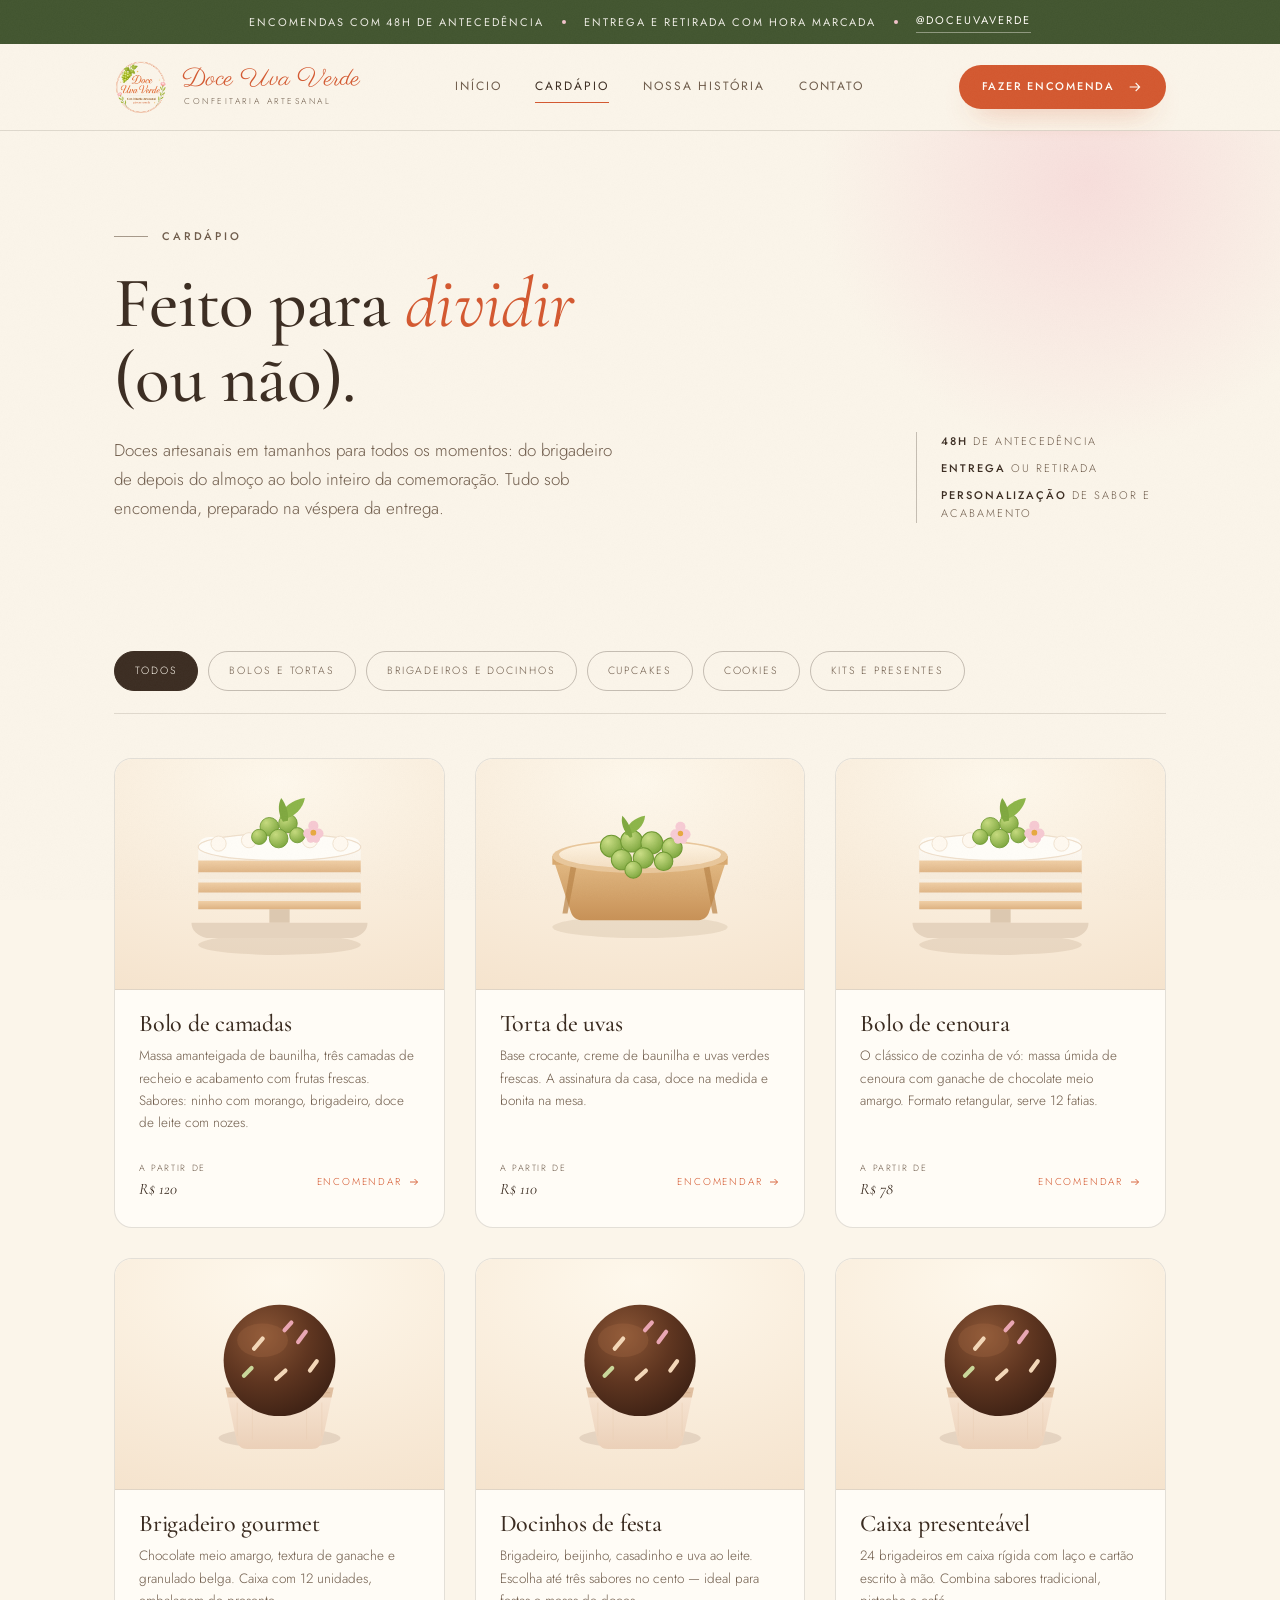
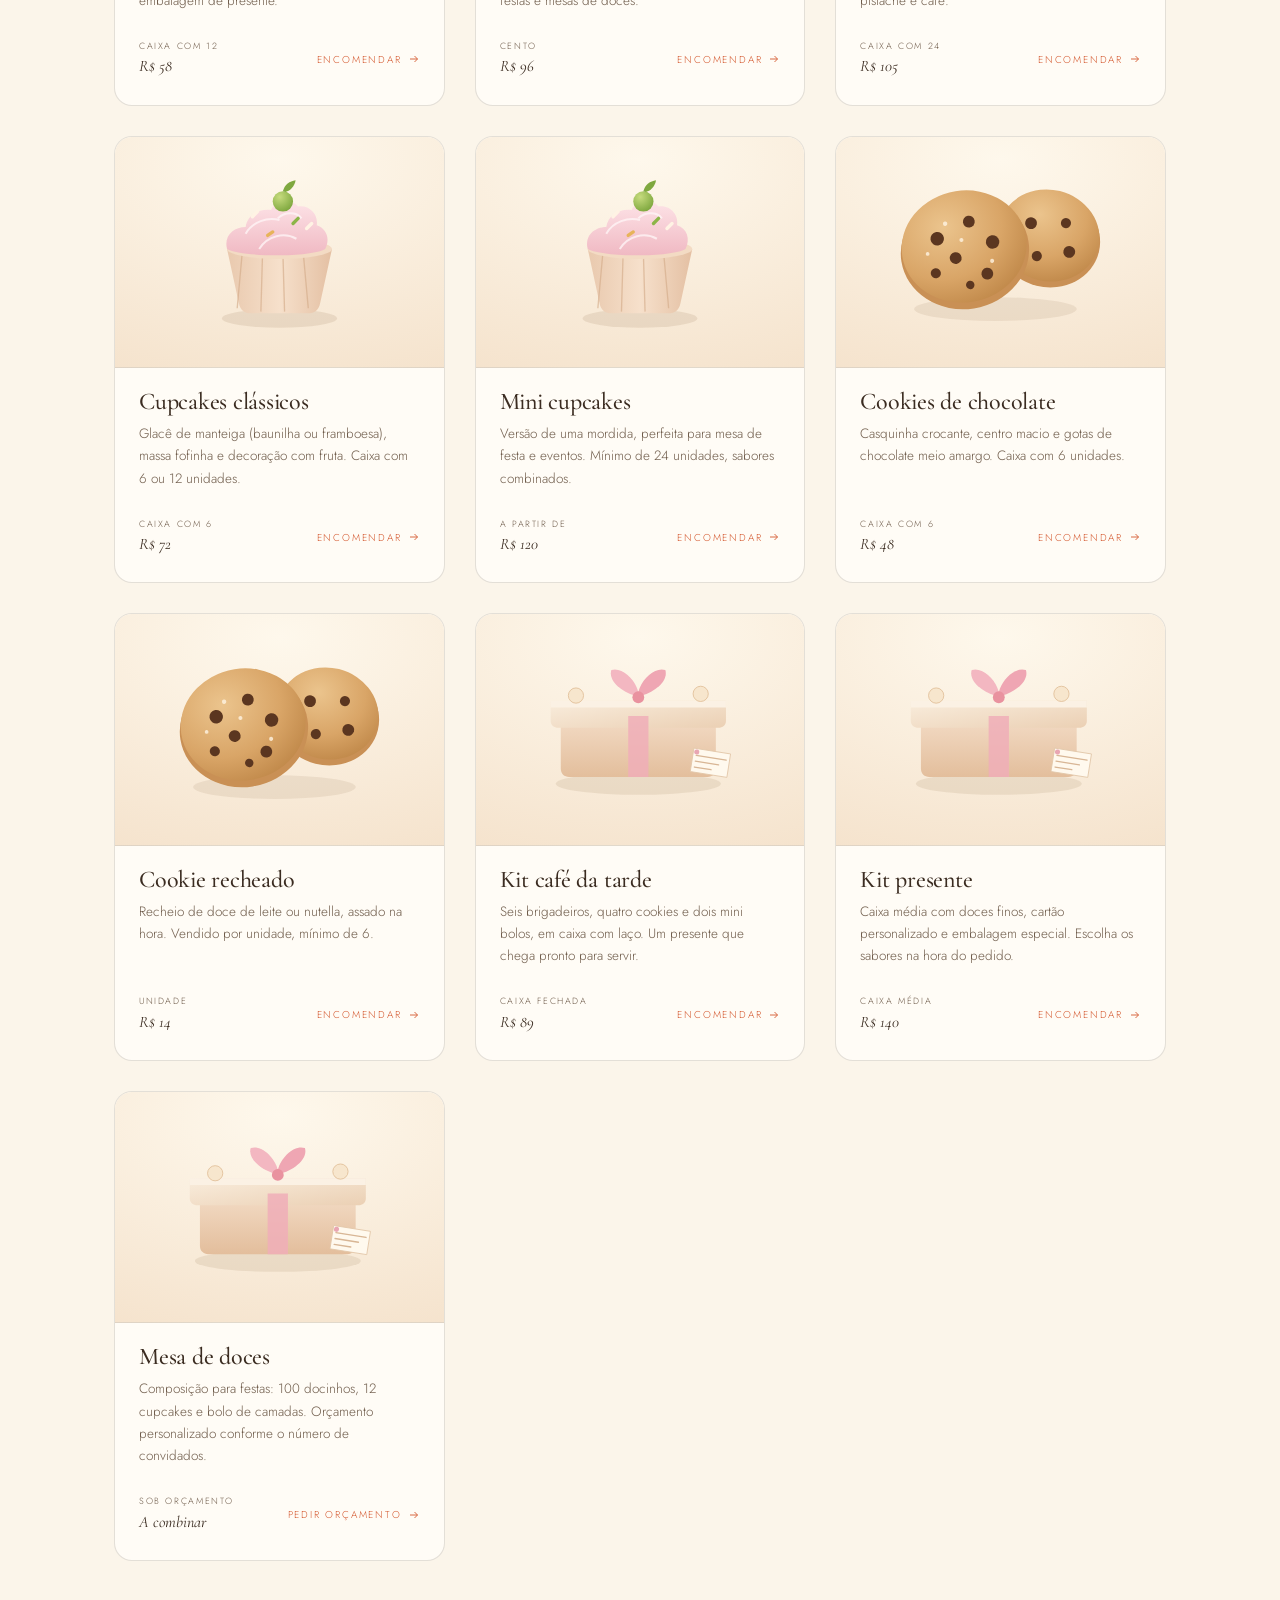
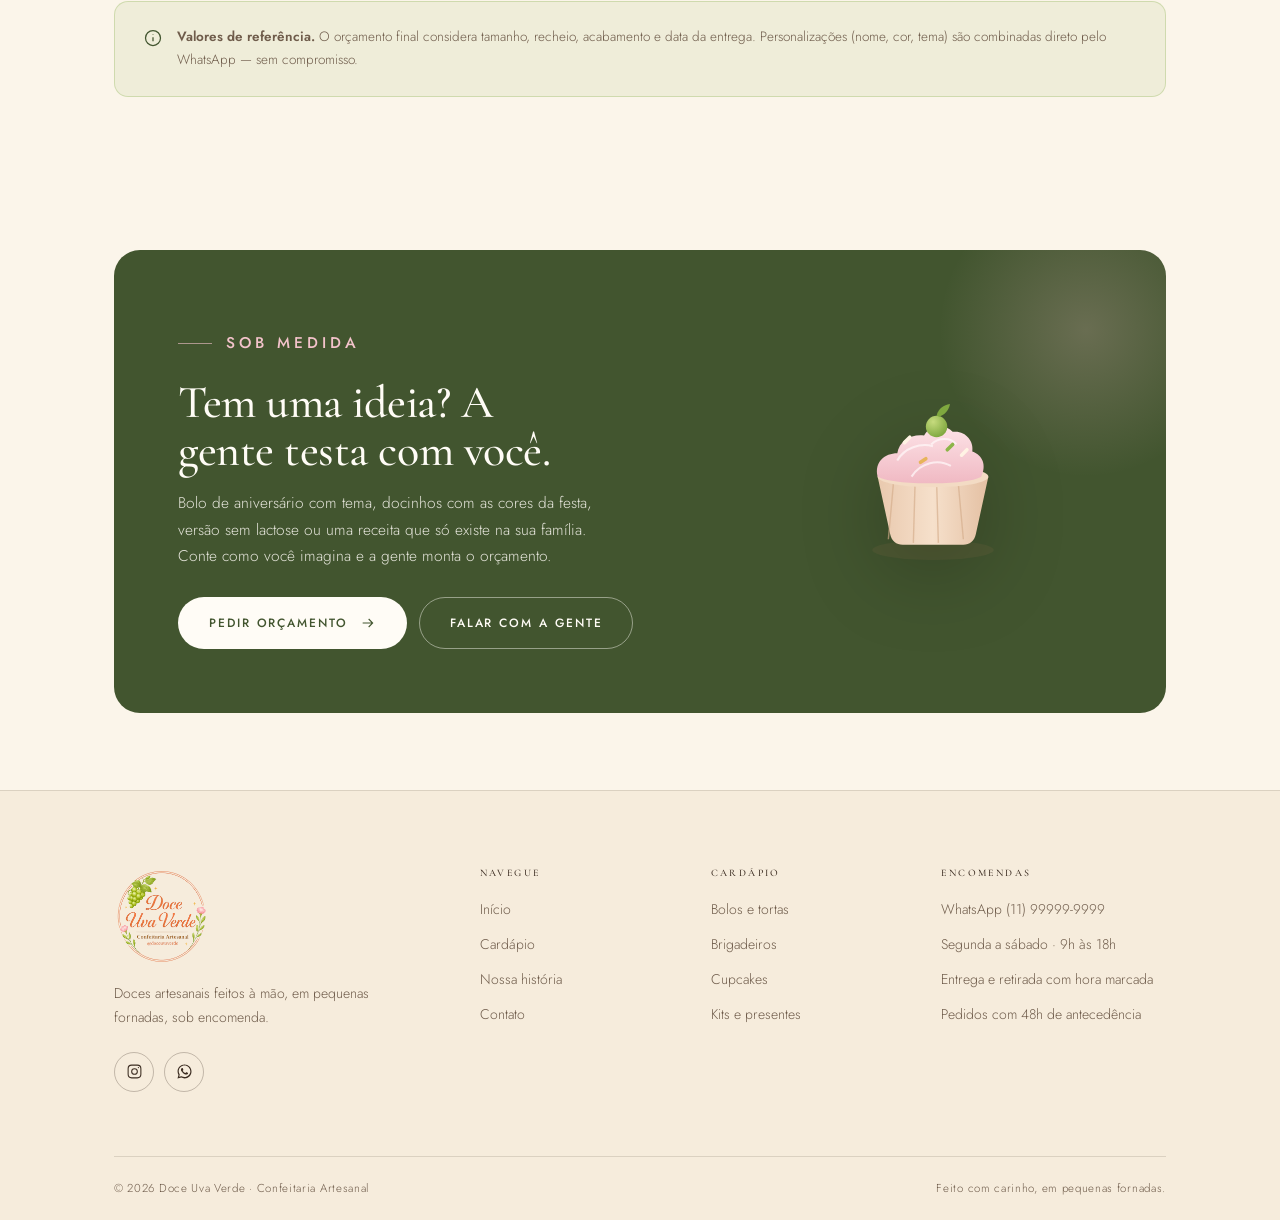
==== cardapio.html @ 8efc2afd "first commit" ====
<!DOCTYPE html>
<html lang="pt-BR">
<head>
  <meta charset="UTF-8">
  <script>document.documentElement.classList.add("js");</script>
  <meta name="viewport" content="width=device-width, initial-scale=1">
  <title>Cardápio — Doce Uva Verde</title>
  <meta name="description" content="Cardápio da Doce Uva Verde: bolos de camadas, tortas, brigadeiros gourmet, cupcakes, cookies e kits para presente. Encomendas pelo WhatsApp.">
  <meta name="theme-color" content="#fbf5ea">
  <link rel="icon" href="assets/img/favicon.png" type="image/png">
  <link rel="apple-touch-icon" href="assets/img/favicon.png">
  <link rel="stylesheet" href="assets/css/style.css">
</head>
<body>
  <a class="skip-link" href="#main">Ir para o conteúdo</a>

  <div class="announce">
    <span>Encomendas com 48h de antecedência</span>
    <span class="dot" aria-hidden="true"></span>
    <span>Entrega e retirada com hora marcada</span>
    <span class="dot" aria-hidden="true"></span>
    <a href="https://www.instagram.com/doceuvaverde/" data-ig target="_blank" rel="noopener">@doceuvaverde</a>
  </div>

  <header class="site-header">
    <div class="wrap site-header__inner">
      <a class="brand" href="index.html" aria-label="Doce Uva Verde — página inicial">
        <img class="brand__mark" src="assets/img/logo.png" alt="" width="54" height="54">
        <span class="brand__word">
          <strong>Doce Uva Verde</strong>
          <span>Confeitaria Artesanal</span>
        </span>
      </a>

      <nav class="nav" id="nav" aria-label="Navegação principal">
        <a class="nav__link" href="index.html">Início</a>
        <a class="nav__link" href="cardapio.html" aria-current="page">Cardápio</a>
        <a class="nav__link" href="sobre.html">Nossa história</a>
        <a class="nav__link" href="contato.html">Contato</a>
        <a class="btn btn--primary btn--small" href="#" data-wa>Encomendar</a>
      </nav>

      <div class="header-actions">
        <a class="btn btn--primary btn--small" href="#" data-wa>
          Fazer encomenda
          <svg viewBox="0 0 24 24" fill="none" stroke="currentColor" stroke-width="1.6" aria-hidden="true"><path d="M4 12h15M13 6l6 6-6 6"/></svg>
        </a>
        <button class="nav-toggle" type="button" aria-expanded="false" aria-controls="nav" aria-label="Abrir menu">
          <span></span>
        </button>
      </div>
    </div>
  </header>

  <main id="main">
    <section class="page-hero">
      <div class="wrap page-hero__grid">
        <div data-reveal>
          <p class="eyebrow">Cardápio</p>
          <h1>Feito para <em>dividir</em> (ou não).</h1>
          <p>
            Doces artesanais em tamanhos para todos os momentos: do brigadeiro de
            depois do almoço ao bolo inteiro da comemoração. Tudo sob encomenda,
            preparado na véspera da entrega.
          </p>
        </div>
        <div class="page-hero__aside" data-reveal data-reveal-delay="120">
          <span><strong>48h</strong> de antecedência</span>
          <span><strong>Entrega</strong> ou retirada</span>
          <span><strong>Personalização</strong> de sabor e acabamento</span>
        </div>
      </div>
    </section>

    <section class="section section--tight">
      <div class="wrap">
        <div class="filters" role="group" aria-label="Filtrar o cardápio por categoria">
          <button class="filter" type="button" data-filter="todos" aria-pressed="true">Todos</button>
          <button class="filter" type="button" data-filter="bolos" aria-pressed="false">Bolos e tortas</button>
          <button class="filter" type="button" data-filter="docinhos" aria-pressed="false">Brigadeiros e docinhos</button>
          <button class="filter" type="button" data-filter="cupcakes" aria-pressed="false">Cupcakes</button>
          <button class="filter" type="button" data-filter="cookies" aria-pressed="false">Cookies</button>
          <button class="filter" type="button" data-filter="kits" aria-pressed="false">Kits e presentes</button>
        </div>

        <div class="menu-grid">
          <!-- bolos -->
          <article class="menu-item" data-category="bolos" data-reveal>
            <div class="menu-item__media">
              <img src="assets/img/il-bolo.svg" alt="Bolo de camadas com chantilly e uvas verdes" loading="lazy">
            </div>
            <div class="menu-item__body">
              <h3>Bolo de camadas</h3>
              <p class="menu-item__desc">Massa amanteigada de baunilha, três camadas de recheio e acabamento com frutas frescas. Sabores: ninho com morango, brigadeiro, doce de leite com nozes.</p>
              <div class="menu-item__foot">
                <span class="menu-item__price"><small>a partir de</small>R$ 120</span>
                <a class="menu-item__order" href="#" data-wa data-wa-msg="Olá! Quero encomendar o bolo de camadas da Doce Uva Verde. Pode me passar os tamanhos e sabores?">Encomendar
                  <svg viewBox="0 0 24 24" fill="none" stroke="currentColor" stroke-width="1.8" aria-hidden="true"><path d="M4 12h15M13 6l6 6-6 6"/></svg>
                </a>
              </div>
            </div>
          </article>

          <article class="menu-item" data-category="bolos" data-reveal data-reveal-delay="60">
            <div class="menu-item__media">
              <img src="assets/img/il-torta.svg" alt="Torta artesanal com uvas verdes" loading="lazy">
            </div>
            <div class="menu-item__body">
              <h3>Torta de uvas</h3>
              <p class="menu-item__desc">Base crocante, creme de baunilha e uvas verdes frescas. A assinatura da casa, doce na medida e bonita na mesa.</p>
              <div class="menu-item__foot">
                <span class="menu-item__price"><small>a partir de</small>R$ 110</span>
                <a class="menu-item__order" href="#" data-wa data-wa-msg="Olá! Quero encomendar a torta de uvas da Doce Uva Verde. Qual o prazo e os tamanhos?">Encomendar
                  <svg viewBox="0 0 24 24" fill="none" stroke="currentColor" stroke-width="1.8" aria-hidden="true"><path d="M4 12h15M13 6l6 6-6 6"/></svg>
                </a>
              </div>
            </div>
          </article>

          <article class="menu-item" data-category="bolos" data-reveal data-reveal-delay="120">
            <div class="menu-item__media">
              <img src="assets/img/il-bolo.svg" alt="Bolo caseiro com cobertura cremosa" loading="lazy">
            </div>
            <div class="menu-item__body">
              <h3>Bolo de cenoura</h3>
              <p class="menu-item__desc">O clássico de cozinha de vó: massa úmida de cenoura com ganache de chocolate meio amargo. Formato retangular, serve 12 fatias.</p>
              <div class="menu-item__foot">
                <span class="menu-item__price"><small>a partir de</small>R$ 78</span>
                <a class="menu-item__order" href="#" data-wa data-wa-msg="Olá! Quero encomendar o bolo de cenoura com ganache da Doce Uva Verde.">Encomendar
                  <svg viewBox="0 0 24 24" fill="none" stroke="currentColor" stroke-width="1.8" aria-hidden="true"><path d="M4 12h15M13 6l6 6-6 6"/></svg>
                </a>
              </div>
            </div>
          </article>

          <!-- docinhos -->
          <article class="menu-item" data-category="docinhos" data-reveal>
            <div class="menu-item__media">
              <img src="assets/img/il-brigadeiro.svg" alt="Brigadeiros gourmet em forminhas" loading="lazy">
            </div>
            <div class="menu-item__body">
              <h3>Brigadeiro gourmet</h3>
              <p class="menu-item__desc">Chocolate meio amargo, textura de ganache e granulado belga. Caixa com 12 unidades, embalagem de presente.</p>
              <div class="menu-item__foot">
                <span class="menu-item__price"><small>caixa com 12</small>R$ 58</span>
                <a class="menu-item__order" href="#" data-wa data-wa-msg="Olá! Quero encomendar uma caixa de brigadeiros gourmet da Doce Uva Verde.">Encomendar
                  <svg viewBox="0 0 24 24" fill="none" stroke="currentColor" stroke-width="1.8" aria-hidden="true"><path d="M4 12h15M13 6l6 6-6 6"/></svg>
                </a>
              </div>
            </div>
          </article>

          <article class="menu-item" data-category="docinhos" data-reveal data-reveal-delay="60">
            <div class="menu-item__media">
              <img src="assets/img/il-brigadeiro.svg" alt="Docinhos de festa variados" loading="lazy">
            </div>
            <div class="menu-item__body">
              <h3>Docinhos de festa</h3>
              <p class="menu-item__desc">Brigadeiro, beijinho, casadinho e uva ao leite. Escolha até três sabores no cento — ideal para festas e mesas de doces.</p>
              <div class="menu-item__foot">
                <span class="menu-item__price"><small>cento</small>R$ 96</span>
                <a class="menu-item__order" href="#" data-wa data-wa-msg="Olá! Quero encomendar docinhos de festa da Doce Uva Verde. Quais sabores vocês têm?">Encomendar
                  <svg viewBox="0 0 24 24" fill="none" stroke="currentColor" stroke-width="1.8" aria-hidden="true"><path d="M4 12h15M13 6l6 6-6 6"/></svg>
                </a>
              </div>
            </div>
          </article>

          <article class="menu-item" data-category="docinhos" data-reveal data-reveal-delay="120">
            <div class="menu-item__media">
              <img src="assets/img/il-brigadeiro.svg" alt="Caixa grande de brigadeiros" loading="lazy">
            </div>
            <div class="menu-item__body">
              <h3>Caixa presenteável</h3>
              <p class="menu-item__desc">24 brigadeiros em caixa rígida com laço e cartão escrito à mão. Combina sabores tradicional, pistache e café.</p>
              <div class="menu-item__foot">
                <span class="menu-item__price"><small>caixa com 24</small>R$ 105</span>
                <a class="menu-item__order" href="#" data-wa data-wa-msg="Olá! Quero encomendar a caixa de 24 brigadeiros da Doce Uva Verde.">Encomendar
                  <svg viewBox="0 0 24 24" fill="none" stroke="currentColor" stroke-width="1.8" aria-hidden="true"><path d="M4 12h15M13 6l6 6-6 6"/></svg>
                </a>
              </div>
            </div>
          </article>

          <!-- cupcakes -->
          <article class="menu-item" data-category="cupcakes" data-reveal>
            <div class="menu-item__media">
              <img src="assets/img/il-cupcake.svg" alt="Cupcakes com glacê rosado e uva no topo" loading="lazy">
            </div>
            <div class="menu-item__body">
              <h3>Cupcakes clássicos</h3>
              <p class="menu-item__desc">Glacê de manteiga (baunilha ou framboesa), massa fofinha e decoração com fruta. Caixa com 6 ou 12 unidades.</p>
              <div class="menu-item__foot">
                <span class="menu-item__price"><small>caixa com 6</small>R$ 72</span>
                <a class="menu-item__order" href="#" data-wa data-wa-msg="Olá! Quero encomendar cupcakes da Doce Uva Verde. Quais sabores estão disponíveis?">Encomendar
                  <svg viewBox="0 0 24 24" fill="none" stroke="currentColor" stroke-width="1.8" aria-hidden="true"><path d="M4 12h15M13 6l6 6-6 6"/></svg>
                </a>
              </div>
            </div>
          </article>

          <article class="menu-item" data-category="cupcakes" data-reveal data-reveal-delay="60">
            <div class="menu-item__media">
              <img src="assets/img/il-cupcake.svg" alt="Mini cupcakes para festa" loading="lazy">
            </div>
            <div class="menu-item__body">
              <h3>Mini cupcakes</h3>
              <p class="menu-item__desc">Versão de uma mordida, perfeita para mesa de festa e eventos. Mínimo de 24 unidades, sabores combinados.</p>
              <div class="menu-item__foot">
                <span class="menu-item__price"><small>a partir de</small>R$ 120</span>
                <a class="menu-item__order" href="#" data-wa data-wa-msg="Olá! Quero um orçamento de mini cupcakes para uma festa.">Encomendar
                  <svg viewBox="0 0 24 24" fill="none" stroke="currentColor" stroke-width="1.8" aria-hidden="true"><path d="M4 12h15M13 6l6 6-6 6"/></svg>
                </a>
              </div>
            </div>
          </article>

          <!-- cookies -->
          <article class="menu-item" data-category="cookies" data-reveal>
            <div class="menu-item__media">
              <img src="assets/img/il-cookie.svg" alt="Cookies artesanais com gotas de chocolate" loading="lazy">
            </div>
            <div class="menu-item__body">
              <h3>Cookies de chocolate</h3>
              <p class="menu-item__desc">Casquinha crocante, centro macio e gotas de chocolate meio amargo. Caixa com 6 unidades.</p>
              <div class="menu-item__foot">
                <span class="menu-item__price"><small>caixa com 6</small>R$ 48</span>
                <a class="menu-item__order" href="#" data-wa data-wa-msg="Olá! Quero encomendar uma caixa de cookies da Doce Uva Verde.">Encomendar
                  <svg viewBox="0 0 24 24" fill="none" stroke="currentColor" stroke-width="1.8" aria-hidden="true"><path d="M4 12h15M13 6l6 6-6 6"/></svg>
                </a>
              </div>
            </div>
          </article>

          <article class="menu-item" data-category="cookies" data-reveal data-reveal-delay="60">
            <div class="menu-item__media">
              <img src="assets/img/il-cookie.svg" alt="Cookie recheado" loading="lazy">
            </div>
            <div class="menu-item__body">
              <h3>Cookie recheado</h3>
              <p class="menu-item__desc">Recheio de doce de leite ou nutella, assado na hora. Vendido por unidade, mínimo de 6.</p>
              <div class="menu-item__foot">
                <span class="menu-item__price"><small>unidade</small>R$ 14</span>
                <a class="menu-item__order" href="#" data-wa data-wa-msg="Olá! Quero encomendar cookies recheados da Doce Uva Verde.">Encomendar
                  <svg viewBox="0 0 24 24" fill="none" stroke="currentColor" stroke-width="1.8" aria-hidden="true"><path d="M4 12h15M13 6l6 6-6 6"/></svg>
                </a>
              </div>
            </div>
          </article>

          <!-- kits -->
          <article class="menu-item" data-category="kits" data-reveal>
            <div class="menu-item__media">
              <img src="assets/img/il-kit.svg" alt="Caixa de presente com doces e cartão" loading="lazy">
            </div>
            <div class="menu-item__body">
              <h3>Kit café da tarde</h3>
              <p class="menu-item__desc">Seis brigadeiros, quatro cookies e dois mini bolos, em caixa com laço. Um presente que chega pronto para servir.</p>
              <div class="menu-item__foot">
                <span class="menu-item__price"><small>caixa fechada</small>R$ 89</span>
                <a class="menu-item__order" href="#" data-wa data-wa-msg="Olá! Quero encomendar o kit café da tarde da Doce Uva Verde.">Encomendar
                  <svg viewBox="0 0 24 24" fill="none" stroke="currentColor" stroke-width="1.8" aria-hidden="true"><path d="M4 12h15M13 6l6 6-6 6"/></svg>
                </a>
              </div>
            </div>
          </article>

          <article class="menu-item" data-category="kits" data-reveal data-reveal-delay="60">
            <div class="menu-item__media">
              <img src="assets/img/il-kit.svg" alt="Kit presente com doces finos" loading="lazy">
            </div>
            <div class="menu-item__body">
              <h3>Kit presente</h3>
              <p class="menu-item__desc">Caixa média com doces finos, cartão personalizado e embalagem especial. Escolha os sabores na hora do pedido.</p>
              <div class="menu-item__foot">
                <span class="menu-item__price"><small>caixa média</small>R$ 140</span>
                <a class="menu-item__order" href="#" data-wa data-wa-msg="Olá! Quero montar um kit presente com a Doce Uva Verde.">Encomendar
                  <svg viewBox="0 0 24 24" fill="none" stroke="currentColor" stroke-width="1.8" aria-hidden="true"><path d="M4 12h15M13 6l6 6-6 6"/></svg>
                </a>
              </div>
            </div>
          </article>

          <article class="menu-item" data-category="kits" data-reveal data-reveal-delay="120">
            <div class="menu-item__media">
              <img src="assets/img/il-kit.svg" alt="Caixa grande para festa" loading="lazy">
            </div>
            <div class="menu-item__body">
              <h3>Mesa de doces</h3>
              <p class="menu-item__desc">Composição para festas: 100 docinhos, 12 cupcakes e bolo de camadas. Orçamento personalizado conforme o número de convidados.</p>
              <div class="menu-item__foot">
                <span class="menu-item__price"><small>sob orçamento</small>A combinar</span>
                <a class="menu-item__order" href="#" data-wa data-wa-msg="Olá! Quero um orçamento para uma mesa de doces da Doce Uva Verde.">Pedir orçamento
                  <svg viewBox="0 0 24 24" fill="none" stroke="currentColor" stroke-width="1.8" aria-hidden="true"><path d="M4 12h15M13 6l6 6-6 6"/></svg>
                </a>
              </div>
            </div>
          </article>
        </div>

        <div class="menu-note" data-reveal>
          <svg viewBox="0 0 24 24" fill="none" stroke="currentColor" stroke-width="1.5" aria-hidden="true"><circle cx="12" cy="12" r="9"/><path d="M12 11v5M12 7.5v.5"/></svg>
          <p>
            <strong>Valores de referência.</strong> O orçamento final considera tamanho, recheio,
            acabamento e data da entrega. Personalizações (nome, cor, tema) são combinadas
            direto pelo WhatsApp — sem compromisso.
          </p>
        </div>
      </div>
    </section>

    <section class="section section--tight">
      <div class="wrap">
        <div class="band" data-reveal>
          <div>
            <p class="eyebrow">Sob medida</p>
            <h2>Tem uma ideia? A gente testa com você.</h2>
            <p>
              Bolo de aniversário com tema, docinhos com as cores da festa, versão sem
              lactose ou uma receita que só existe na sua família. Conte como você imagina
              e a gente monta o orçamento.
            </p>
            <div class="band__actions">
              <a class="btn btn--cream" href="#" data-wa data-wa-msg="Olá! Quero um orçamento personalizado para um doce da Doce Uva Verde.">
                Pedir orçamento
                <svg viewBox="0 0 24 24" fill="none" stroke="currentColor" stroke-width="1.6" aria-hidden="true"><path d="M4 12h15M13 6l6 6-6 6"/></svg>
              </a>
              <a class="btn btn--outline" href="contato.html" style="border-color:rgba(255,252,246,.45);color:#fffcf6">Falar com a gente</a>
            </div>
          </div>
          <div class="band__visual">
            <img src="assets/img/il-cupcake.svg" alt="Cupcake decorado" loading="lazy">
          </div>
        </div>
      </div>
    </section>
  </main>

  <footer class="site-footer">
    <div class="wrap">
      <div class="footer__grid">
        <div class="footer__brand">
          <img src="assets/img/logo.png" alt="Doce Uva Verde — Confeitaria Artesanal" loading="lazy" width="96" height="94">
          <p>Doces artesanais feitos à mão, em pequenas fornadas, sob encomenda.</p>
          <div class="footer__social">
            <a href="https://www.instagram.com/doceuvaverde/" data-ig target="_blank" rel="noopener" aria-label="Instagram da Doce Uva Verde">
              <svg viewBox="0 0 24 24" fill="none" stroke="currentColor" stroke-width="1.5" aria-hidden="true"><rect x="3" y="3" width="18" height="18" rx="5"/><circle cx="12" cy="12" r="4"/><circle cx="17.5" cy="6.5" r=".9" fill="currentColor" stroke="none"/></svg>
            </a>
            <a href="#" data-wa aria-label="WhatsApp da Doce Uva Verde">
              <svg viewBox="0 0 24 24" fill="currentColor" aria-hidden="true"><path d="M12.04 2C6.6 2 2.2 6.4 2.2 11.84c0 1.74.46 3.44 1.32 4.94L2.1 22l5.36-1.4a9.84 9.84 0 0 0 4.57 1.16h.01c5.43 0 9.84-4.4 9.84-9.84C21.88 6.4 17.47 2 12.04 2Zm0 17.9h-.01a8.2 8.2 0 0 1-4.17-1.14l-.3-.18-3.1.81.83-3.03-.2-.31a8.14 8.14 0 0 1-1.25-4.32c0-4.52 3.68-8.2 8.2-8.2 2.19 0 4.25.86 5.8 2.4a8.14 8.14 0 0 1 2.4 5.8c0 4.53-3.68 8.2-8.2 8.2Zm4.5-6.14c-.25-.12-1.47-.72-1.7-.8-.22-.09-.39-.13-.55.12-.16.25-.63.8-.77.96-.14.16-.28.18-.53.06-.25-.12-1.06-.39-2.01-1.24-.74-.66-1.24-1.47-1.39-1.72-.14-.25-.01-.39.11-.51.11-.11.25-.28.37-.42.13-.15.17-.25.25-.42.08-.16.04-.31-.02-.43-.06-.12-.55-1.34-.76-1.83-.2-.48-.4-.42-.55-.42h-.47c-.16 0-.43.06-.65.3-.22.25-.86.84-.86 2.05s.88 2.38 1 2.55c.12.16 1.73 2.64 4.19 3.7.59.25 1.04.4 1.4.51.59.19 1.13.16 1.55.1.47-.07 1.47-.6 1.67-1.18.2-.58.2-1.07.14-1.18-.06-.1-.22-.16-.47-.28Z"/></svg>
            </a>
          </div>
        </div>

        <div>
          <h4 class="footer__title">Navegue</h4>
          <ul class="footer__list">
            <li><a href="index.html">Início</a></li>
            <li><a href="cardapio.html">Cardápio</a></li>
            <li><a href="sobre.html">Nossa história</a></li>
            <li><a href="contato.html">Contato</a></li>
          </ul>
        </div>

        <div>
          <h4 class="footer__title">Cardápio</h4>
          <ul class="footer__list">
            <li><a href="cardapio.html#bolos">Bolos e tortas</a></li>
            <li><a href="cardapio.html#docinhos">Brigadeiros</a></li>
            <li><a href="cardapio.html#cupcakes">Cupcakes</a></li>
            <li><a href="cardapio.html#kits">Kits e presentes</a></li>
          </ul>
        </div>

        <div>
          <h4 class="footer__title">Encomendas</h4>
          <ul class="footer__list">
            <li><a href="#" data-wa>WhatsApp <span data-wa-label>(11) 99999-9999</span></a></li>
            <li>Segunda a sábado · 9h às 18h</li>
            <li>Entrega e retirada com hora marcada</li>
            <li>Pedidos com 48h de antecedência</li>
          </ul>
        </div>
      </div>

      <div class="footer__bottom">
        <span>© <span data-year>2026</span> Doce Uva Verde · Confeitaria Artesanal</span>
        <span>Feito com carinho, em pequenas fornadas.</span>
      </div>
    </div>
  </footer>

  <script src="assets/js/main.js"></script>
</body>
</html>
---- assets/css/style.css ----
@import url("../fonts/fonts.css");

/* ==========================================================================
   Doce Uva Verde — Confeitaria Artesanal
   Design tokens
   ========================================================================== */

:root {
  --cream: #fbf5ea;
  --cream-soft: #f6ecdc;
  --paper: #fffcf6;
  --ink: #3b2c21;
  --ink-soft: #6f5c4b;
  --line: rgba(59, 44, 33, 0.14);
  --line-strong: rgba(59, 44, 33, 0.28);
  --terra: #d4582f;
  --terra-deep: #b8451f;
  --green: #7fa83f;
  --green-deep: #42552f;
  --pink: #f3c3cb;
  --pink-deep: #e79aa6;
  --gold: #dfae5e;

  --serif: "Cormorant Garamond", "Iowan Old Style", Georgia, serif;
  --script: "Parisienne", "Segoe Script", cursive;
  --sans: "Jost", "Helvetica Neue", Arial, sans-serif;

  --shadow-soft: 0 30px 70px -40px rgba(59, 44, 33, 0.45);
  --shadow-card: 0 18px 40px -28px rgba(59, 44, 33, 0.5);

  --radius-arch: 200px 200px 14px 14px;
  --wrap: 1180px;
  --gutter: clamp(20px, 5vw, 64px);
  --section-y: clamp(64px, 9vw, 128px);

  --ease: cubic-bezier(0.22, 0.61, 0.36, 1);
}

/* ==========================================================================
   Reset & base
   ========================================================================== */

*,
*::before,
*::after {
  box-sizing: border-box;
}

html {
  -webkit-text-size-adjust: 100%;
  scroll-behavior: smooth;
}

body {
  margin: 0;
  background: var(--cream);
  color: var(--ink);
  font-family: var(--sans);
  font-weight: 300;
  font-size: 17px;
  line-height: 1.7;
  -webkit-font-smoothing: antialiased;
  overflow-x: hidden;
}

/* subtle paper grain */
body::before {
  content: "";
  position: fixed;
  inset: 0;
  pointer-events: none;
  z-index: 999;
  opacity: 0.35;
  background-image: url("data:image/svg+xml,%3Csvg xmlns='http://www.w3.org/2000/svg' width='180' height='180'%3E%3Cfilter id='n'%3E%3CfeTurbulence type='fractalNoise' baseFrequency='0.82' numOctaves='3' stitchTiles='stitch'/%3E%3CfeColorMatrix type='saturate' values='0'/%3E%3C/filter%3E%3Crect width='180' height='180' filter='url(%23n)' opacity='0.10'/%3E%3C/svg%3E");
}

img,
svg {
  display: block;
  max-width: 100%;
  height: auto;
}

a {
  color: inherit;
  text-decoration: none;
}

h1,
h2,
h3,
h4,
p,
figure,
blockquote {
  margin: 0;
}

h1,
h2,
h3,
h4 {
  font-family: var(--serif);
  font-weight: 500;
  line-height: 1.04;
  letter-spacing: -0.01em;
}

button {
  font: inherit;
  color: inherit;
  background: none;
  border: 0;
  cursor: pointer;
}

::selection {
  background: var(--terra);
  color: var(--paper);
}

:focus-visible {
  outline: 2px solid var(--terra);
  outline-offset: 3px;
}

/* ==========================================================================
   Utilities
   ========================================================================== */

.wrap {
  width: 100%;
  max-width: var(--wrap);
  margin-inline: auto;
  padding-inline: var(--gutter);
}

.section {
  padding-block: var(--section-y);
  position: relative;
}

.section--soft {
  background: var(--cream-soft);
}

.section--paper {
  background: var(--paper);
}

.section--tight {
  padding-block: clamp(48px, 6vw, 80px);
}

.eyebrow {
  display: inline-flex;
  align-items: center;
  gap: 14px;
  font-family: var(--sans);
  font-size: 11px;
  font-weight: 500;
  letter-spacing: 0.26em;
  text-transform: uppercase;
  color: var(--terra);
  margin-bottom: 22px;
}

.eyebrow::before {
  content: "";
  width: 34px;
  height: 1px;
  background: currentColor;
  opacity: 0.6;
}

.eyebrow--center {
  justify-content: center;
}

.eyebrow--center::after {
  content: "";
  width: 34px;
  height: 1px;
  background: currentColor;
  opacity: 0.6;
}

.section-head {
  max-width: 640px;
  margin-bottom: clamp(36px, 5vw, 60px);
}

.section-head--center {
  margin-inline: auto;
  text-align: center;
}

.section-head h2 {
  font-size: clamp(34px, 4.4vw, 56px);
}

.section-head p {
  margin-top: 18px;
  color: var(--ink-soft);
  font-size: 17px;
  max-width: 54ch;
}

.section-head--center p {
  margin-inline: auto;
}

.lead {
  font-size: clamp(17px, 1.6vw, 19px);
  color: var(--ink-soft);
  line-height: 1.75;
}

.serif-italic {
  font-family: var(--serif);
  font-style: italic;
  font-weight: 400;
}

.script {
  font-family: var(--script);
  font-weight: 400;
  line-height: 1;
}

.hairline {
  height: 1px;
  background: var(--line);
  border: 0;
  margin: 0;
}

.sr-only {
  position: absolute;
  width: 1px;
  height: 1px;
  padding: 0;
  margin: -1px;
  overflow: hidden;
  clip: rect(0 0 0 0);
  white-space: nowrap;
  border: 0;
}

.skip-link {
  position: absolute;
  top: -60px;
  left: 16px;
  z-index: 200;
  padding: 12px 20px;
  background: var(--ink);
  color: var(--paper);
  border-radius: 999px;
  font-size: 13px;
  letter-spacing: 0.08em;
  transition: top 0.2s var(--ease);
}

.skip-link:focus {
  top: 16px;
}

/* ==========================================================================
   Buttons
   ========================================================================== */

.btn {
  display: inline-flex;
  align-items: center;
  justify-content: center;
  gap: 12px;
  min-height: 52px;
  padding: 0 30px;
  border-radius: 999px;
  border: 1px solid transparent;
  font-family: var(--sans);
  font-size: 12px;
  font-weight: 500;
  letter-spacing: 0.16em;
  text-transform: uppercase;
  transition: transform 0.25s var(--ease), background 0.25s var(--ease),
    color 0.25s var(--ease), border-color 0.25s var(--ease), box-shadow 0.25s var(--ease);
}

.btn svg {
  width: 16px;
  height: 16px;
  flex: none;
  transition: transform 0.25s var(--ease);
}

.btn:hover svg {
  transform: translateX(3px);
}

.btn--primary {
  background: var(--terra);
  color: var(--paper);
  box-shadow: 0 14px 30px -18px rgba(212, 88, 47, 0.9);
}

.btn--primary:hover {
  background: var(--terra-deep);
  transform: translateY(-2px);
}

.btn--outline {
  border-color: var(--line-strong);
  color: var(--ink);
}

.btn--outline:hover {
  border-color: var(--ink);
  background: rgba(59, 44, 33, 0.04);
  transform: translateY(-2px);
}

.btn--cream {
  background: var(--paper);
  color: var(--green-deep);
}

.btn--cream:hover {
  background: #fff;
  transform: translateY(-2px);
}

.btn--small {
  min-height: 44px;
  padding: 0 22px;
  font-size: 11px;
}

.link-arrow {
  display: inline-flex;
  align-items: center;
  gap: 10px;
  font-size: 12px;
  font-weight: 500;
  letter-spacing: 0.16em;
  text-transform: uppercase;
  color: var(--terra);
  border-bottom: 1px solid rgba(212, 88, 47, 0.3);
  padding-bottom: 6px;
  transition: gap 0.25s var(--ease), border-color 0.25s var(--ease);
}

.link-arrow:hover {
  gap: 16px;
  border-color: var(--terra);
}

.link-arrow svg {
  width: 14px;
  height: 14px;
}

/* ==========================================================================
   Announcement bar
   ========================================================================== */

.announce {
  background: var(--green-deep);
  color: rgba(255, 252, 246, 0.9);
  font-size: 11px;
  letter-spacing: 0.18em;
  text-transform: uppercase;
  font-weight: 400;
  text-align: center;
  padding: 11px 18px;
  display: flex;
  align-items: center;
  justify-content: center;
  gap: 18px;
  flex-wrap: wrap;
}

.announce a {
  color: var(--paper);
  border-bottom: 1px solid rgba(255, 252, 246, 0.4);
  padding-bottom: 2px;
  transition: border-color 0.2s var(--ease);
}

.announce a:hover {
  border-color: var(--paper);
}

.announce .dot {
  width: 4px;
  height: 4px;
  border-radius: 50%;
  background: var(--pink);
}

/* ==========================================================================
   Header
   ========================================================================== */

.site-header {
  position: sticky;
  top: 0;
  z-index: 100;
  background: rgba(251, 245, 234, 0.9);
  backdrop-filter: blur(14px);
  border-bottom: 1px solid var(--line);
}

.site-header__inner {
  display: flex;
  align-items: center;
  justify-content: space-between;
  gap: 28px;
  min-height: 86px;
}

.brand {
  display: inline-flex;
  align-items: center;
  gap: 14px;
  flex: none;
}

.brand__mark {
  width: 54px;
  height: 54px;
  object-fit: contain;
}

.brand__word {
  display: flex;
  flex-direction: column;
  line-height: 1;
}

.brand__word strong {
  font-family: var(--script);
  font-size: 25px;
  font-weight: 400;
  color: var(--terra);
  letter-spacing: 0.01em;
}

.brand__word span {
  font-size: 8.5px;
  letter-spacing: 0.3em;
  text-transform: uppercase;
  color: var(--ink-soft);
  margin-top: 5px;
  padding-left: 2px;
}

.nav {
  display: flex;
  align-items: center;
  gap: 34px;
}

.nav__link {
  position: relative;
  font-size: 12px;
  letter-spacing: 0.16em;
  text-transform: uppercase;
  font-weight: 400;
  color: var(--ink-soft);
  padding-block: 8px;
  transition: color 0.2s var(--ease);
}

.nav__link::after {
  content: "";
  position: absolute;
  left: 0;
  bottom: 2px;
  width: 100%;
  height: 1px;
  background: var(--terra);
  transform: scaleX(0);
  transform-origin: left;
  transition: transform 0.3s var(--ease);
}

.nav__link:hover,
.nav__link[aria-current="page"] {
  color: var(--ink);
}

.nav__link:hover::after,
.nav__link[aria-current="page"]::after {
  transform: scaleX(1);
}

.header-actions {
  display: flex;
  align-items: center;
  gap: 14px;
}

.nav > .btn {
  display: none;
}

.nav-toggle {
  display: none;
  width: 46px;
  height: 46px;
  border: 1px solid var(--line-strong);
  border-radius: 50%;
  align-items: center;
  justify-content: center;
}

.nav-toggle span {
  position: relative;
  width: 18px;
  height: 1px;
  background: var(--ink);
  transition: transform 0.25s var(--ease), background 0.2s var(--ease);
}

.nav-toggle span::before,
.nav-toggle span::after {
  content: "";
  position: absolute;
  left: 0;
  width: 18px;
  height: 1px;
  background: var(--ink);
  transition: transform 0.25s var(--ease);
}

.nav-toggle span::before {
  top: -6px;
}

.nav-toggle span::after {
  top: 6px;
}

.nav-toggle[aria-expanded="true"] span {
  background: transparent;
}

.nav-toggle[aria-expanded="true"] span::before {
  transform: translateY(6px) rotate(45deg);
}

.nav-toggle[aria-expanded="true"] span::after {
  transform: translateY(-6px) rotate(-45deg);
}

/* ==========================================================================
   Hero
   ========================================================================== */

.hero {
  position: relative;
  padding-block: clamp(40px, 5vw, 70px) clamp(56px, 7vw, 96px);
  overflow: hidden;
}

.hero::before {
  content: "";
  position: absolute;
  z-index: -1;
  top: -30%;
  right: -10%;
  width: 70vw;
  height: 70vw;
  background: radial-gradient(circle, rgba(243, 195, 203, 0.5), transparent 62%);
  pointer-events: none;
}

.hero::after {
  content: "";
  position: absolute;
  z-index: -1;
  bottom: -20%;
  left: -18%;
  width: 52vw;
  height: 52vw;
  background: radial-gradient(circle, rgba(223, 174, 94, 0.22), transparent 65%);
  pointer-events: none;
}

.hero__grid {
  display: grid;
  grid-template-columns: 1.02fr 0.98fr;
  gap: clamp(32px, 5vw, 72px);
  align-items: center;
}

.hero__copy {
  max-width: 550px;
}

.hero h1 {
  font-size: clamp(44px, 6vw, 82px);
  line-height: 0.98;
  letter-spacing: -0.02em;
}

.hero h1 em {
  font-style: italic;
  color: var(--terra);
}

.hero__lead {
  margin-top: 26px;
  max-width: 44ch;
  color: var(--ink-soft);
  font-size: clamp(16px, 1.5vw, 18px);
}

.hero__actions {
  display: flex;
  flex-wrap: wrap;
  gap: 14px;
  margin-top: 34px;
}

.hero__meta {
  display: flex;
  flex-wrap: wrap;
  gap: 12px 30px;
  margin-top: 42px;
  padding-top: 24px;
  border-top: 1px solid var(--line);
  font-size: 11px;
  letter-spacing: 0.14em;
  text-transform: uppercase;
  color: var(--ink-soft);
}

.hero__meta span {
  display: inline-flex;
  align-items: center;
  gap: 9px;
}

.hero__meta svg {
  width: 15px;
  height: 15px;
  color: var(--green);
  flex: none;
}

.hero__visual {
  position: relative;
  display: flex;
  justify-content: center;
}

.arch {
  position: relative;
  width: min(100%, 470px);
  aspect-ratio: 0.86;
  border-radius: var(--radius-arch);
  background: radial-gradient(120% 90% at 50% 18%, #fff9ee, #f2e3cd 62%, #ead6bd);
  border: 1px solid rgba(59, 44, 33, 0.1);
  box-shadow: var(--shadow-soft);
  display: grid;
  place-items: center;
  align-content: center;
  overflow: hidden;
  padding-bottom: 0;
}

.arch::before {
  content: "";
  position: absolute;
  inset: 18px;
  border: 1px solid rgba(59, 44, 33, 0.12);
  border-radius: calc(var(--radius-arch) - 14px);
  pointer-events: none;
}

.arch__logo {
  width: min(78%, 340px);
  height: auto;
  filter: drop-shadow(0 18px 26px rgba(59, 44, 33, 0.12));
}

.arch__caption {
  position: absolute;
  bottom: 24px;
  left: 0;
  right: 0;
  text-align: center;
  font-size: 9.5px;
  letter-spacing: 0.34em;
  text-transform: uppercase;
  color: var(--ink-soft);
}

.badge {
  position: absolute;
  left: max(-34px, -4vw);
  bottom: 2%;
  width: 138px;
  height: 138px;
  border-radius: 50%;
  background: var(--green-deep);
  color: var(--paper);
  display: grid;
  place-items: center;
  box-shadow: 0 20px 40px -22px rgba(66, 85, 47, 0.9);
}

.badge__ring {
  position: absolute;
  inset: 0;
  animation: spin 26s linear infinite;
}

.badge__ring text {
  font-family: var(--sans);
  font-size: 7.4px;
  letter-spacing: 0.14em;
  text-transform: uppercase;
  fill: rgba(255, 252, 246, 0.85);
}

.badge__center {
  font-family: var(--script);
  font-size: 26px;
  line-height: 1;
  color: var(--pink);
  transform: rotate(-8deg);
}

@keyframes spin {
  to {
    transform: rotate(360deg);
  }
}

/* floating decor */
.decor {
  position: absolute;
  pointer-events: none;
  color: var(--green);
}

.decor--grapes {
  width: 118px;
  top: 3%;
  right: 2%;
  opacity: 0.85;
  transform: rotate(8deg);
}

.decor--flower {
  width: 74px;
  bottom: 6%;
  right: 6%;
  opacity: 0.9;
  transform: rotate(-10deg);
}

/* ==========================================================================
   Marquee
   ========================================================================== */

.marquee {
  background: var(--terra);
  color: var(--paper);
  padding-block: 16px;
  overflow: hidden;
  position: relative;
}

.marquee__track {
  display: flex;
  width: max-content;
  animation: marquee 34s linear infinite;
}

.marquee:hover .marquee__track {
  animation-play-state: paused;
}

.marquee__group {
  display: flex;
  align-items: center;
  gap: 34px;
  padding-right: 34px;
  font-size: 11px;
  letter-spacing: 0.24em;
  text-transform: uppercase;
  white-space: nowrap;
}

.marquee__group svg {
  width: 12px;
  height: 12px;
  opacity: 0.75;
  flex: none;
}

@keyframes marquee {
  to {
    transform: translateX(-50%);
  }
}

/* ==========================================================================
   Product cards
   ========================================================================== */

.grid-3 {
  display: grid;
  grid-template-columns: repeat(3, 1fr);
  gap: clamp(20px, 2.4vw, 32px);
}

.grid-2 {
  display: grid;
  grid-template-columns: repeat(2, 1fr);
  gap: clamp(20px, 2.4vw, 32px);
}

.card {
  position: relative;
  display: flex;
  flex-direction: column;
  background: var(--paper);
  border: 1px solid var(--line);
  border-radius: 20px;
  overflow: hidden;
  transition: transform 0.4s var(--ease), box-shadow 0.4s var(--ease),
    border-color 0.4s var(--ease);
}

.card:hover {
  transform: translateY(-6px);
  box-shadow: var(--shadow-card);
  border-color: rgba(59, 44, 33, 0.22);
}

.card__media {
  position: relative;
  background: linear-gradient(165deg, #fdf3e3, #f7e6d0);
  padding: 14px 14px 0;
}

.card__media-inner {
  position: relative;
  border-radius: 180px 180px 10px 10px;
  background: radial-gradient(110% 90% at 50% 15%, #fffaf0, #f6e5cf);
  overflow: hidden;
  aspect-ratio: 1.1;
}

.card__media img {
  position: absolute;
  inset: 9% 9% 4%;
  width: 82%;
  height: 87%;
  object-fit: contain;
  transition: transform 0.5s var(--ease);
}

.card:hover .card__media img {
  transform: scale(1.045);
}

.tag {
  position: absolute;
  top: 18px;
  left: 18px;
  z-index: 2;
  background: rgba(255, 252, 246, 0.94);
  color: var(--terra);
  border: 1px solid rgba(212, 88, 47, 0.28);
  border-radius: 999px;
  padding: 6px 12px;
  font-size: 9px;
  letter-spacing: 0.2em;
  text-transform: uppercase;
  font-weight: 500;
}

.card__body {
  display: flex;
  flex-direction: column;
  flex: 1;
  padding: 26px 26px 24px;
}

.card__body h3 {
  font-size: 27px;
  letter-spacing: -0.01em;
}

.card__body p {
  margin-top: 10px;
  font-size: 14.5px;
  line-height: 1.7;
  color: var(--ink-soft);
}

.card__foot {
  margin-top: auto;
  padding-top: 22px;
  display: flex;
  align-items: baseline;
  justify-content: space-between;
  gap: 12px;
  border-top: 1px solid var(--line);
  margin-top: 24px;
}

.card__price {
  font-family: var(--serif);
  font-size: 17px;
  font-style: italic;
  color: var(--ink);
}

.card__price span {
  display: block;
  font-family: var(--sans);
  font-style: normal;
  font-size: 9.5px;
  letter-spacing: 0.18em;
  text-transform: uppercase;
  color: var(--ink-soft);
  margin-bottom: 2px;
}

.card__link {
  font-size: 10.5px;
  letter-spacing: 0.18em;
  text-transform: uppercase;
  color: var(--terra);
  display: inline-flex;
  align-items: center;
  gap: 7px;
  white-space: nowrap;
}

.card__link svg {
  width: 13px;
  height: 13px;
  transition: transform 0.25s var(--ease);
}

.card:hover .card__link svg {
  transform: translateX(4px);
}

/* ==========================================================================
   Story split
   ========================================================================== */

.story {
  display: grid;
  grid-template-columns: 0.95fr 1.05fr;
  gap: clamp(32px, 6vw, 88px);
  align-items: center;
}

.story__visual {
  position: relative;
}

.story__frame {
  position: relative;
  border-radius: var(--radius-arch);
  overflow: hidden;
  background: linear-gradient(170deg, #fff9ee, #f2dfc6);
  border: 1px solid rgba(59, 44, 33, 0.1);
  aspect-ratio: 0.9;
}

.story__frame img {
  position: absolute;
  inset: 8% 5% 6%;
  width: 90%;
  height: 86%;
  object-fit: contain;
}

.story__stamp {
  position: absolute;
  right: -14px;
  top: 10%;
  width: 112px;
  height: 112px;
  border-radius: 50%;
  background: var(--paper);
  border: 1px dashed rgba(59, 44, 33, 0.3);
  display: grid;
  place-items: center;
  text-align: center;
  font-size: 9px;
  letter-spacing: 0.2em;
  text-transform: uppercase;
  color: var(--ink-soft);
  line-height: 1.7;
  transform: rotate(8deg);
  box-shadow: 0 14px 30px -22px rgba(59, 44, 33, 0.6);
}

.story__stamp strong {
  display: block;
  font-family: var(--script);
  font-size: 24px;
  letter-spacing: 0;
  text-transform: none;
  color: var(--terra);
  font-weight: 400;
  margin-bottom: 2px;
}

.story h2 {
  font-size: clamp(34px, 4.2vw, 54px);
  max-width: 14ch;
}

.story p {
  margin-top: 22px;
  color: var(--ink-soft);
  max-width: 52ch;
}

.story__quote {
  margin-top: 30px;
  padding-left: 22px;
  border-left: 2px solid var(--pink-deep);
  font-family: var(--serif);
  font-style: italic;
  font-size: 21px;
  line-height: 1.5;
  color: var(--ink);
}

.story__sign {
  margin-top: 30px;
  font-family: var(--script);
  font-size: 34px;
  color: var(--terra);
}

.story__sign small {
  display: block;
  font-family: var(--sans);
  font-size: 9.5px;
  letter-spacing: 0.26em;
  text-transform: uppercase;
  color: var(--ink-soft);
  margin-top: 6px;
}

/* ==========================================================================
   Steps
   ========================================================================== */

.steps {
  display: grid;
  grid-template-columns: repeat(3, 1fr);
  gap: 0;
  border-top: 1px solid var(--line);
}

.step {
  padding: clamp(28px, 3vw, 44px) clamp(20px, 2.4vw, 38px);
  border-bottom: 1px solid var(--line);
  border-right: 1px solid var(--line);
  position: relative;
  transition: background 0.3s var(--ease);
}

.step:first-child {
  border-left: 1px solid var(--line);
}

.step:hover {
  background: rgba(255, 252, 246, 0.7);
}

.step__num {
  font-family: var(--serif);
  font-size: 44px;
  font-style: italic;
  color: rgba(212, 88, 47, 0.55);
  line-height: 1;
  display: block;
  margin-bottom: 22px;
}

.step h3 {
  font-size: 25px;
}

.step p {
  margin-top: 12px;
  font-size: 14.5px;
  color: var(--ink-soft);
  max-width: 34ch;
}

.step__icon {
  position: absolute;
  top: clamp(28px, 3vw, 44px);
  right: clamp(20px, 2.4vw, 38px);
  width: 26px;
  height: 26px;
  color: var(--green);
  opacity: 0.7;
}

/* ==========================================================================
   Gift band
   ========================================================================== */

.band {
  background: var(--green-deep);
  color: rgba(255, 252, 246, 0.86);
  border-radius: 26px;
  overflow: hidden;
  position: relative;
  display: grid;
  grid-template-columns: 1.25fr 0.75fr;
  align-items: center;
  gap: 24px;
  padding: clamp(34px, 5vw, 64px);
}

.band::before {
  content: "";
  position: absolute;
  right: -80px;
  top: -80px;
  width: 320px;
  height: 320px;
  border-radius: 50%;
  background: radial-gradient(circle, rgba(243, 195, 203, 0.22), transparent 65%);
}

.band h2 {
  color: var(--paper);
  font-size: clamp(30px, 3.6vw, 46px);
  max-width: 17ch;
}

.band p {
  margin-top: 16px;
  max-width: 46ch;
  font-size: 15.5px;
}

.band__actions {
  margin-top: 28px;
  display: flex;
  flex-wrap: wrap;
  gap: 12px;
}

.band .eyebrow {
  color: var(--pink);
}

.band__visual {
  display: grid;
  place-items: center;
  position: relative;
  z-index: 1;
}

.band__visual img {
  width: min(100%, 250px);
  filter: drop-shadow(0 24px 40px rgba(0, 0, 0, 0.22));
}

/* ==========================================================================
   Instagram strip
   ========================================================================== */

.ig-strip {
  display: grid;
  grid-template-columns: repeat(4, 1fr);
  gap: 16px;
}

.ig-tile {
  position: relative;
  border-radius: 18px;
  overflow: hidden;
  aspect-ratio: 1;
  background: linear-gradient(160deg, #fdf3e3, #f5e2ca);
  border: 1px solid var(--line);
  transition: transform 0.35s var(--ease);
}

.ig-tile:hover {
  transform: translateY(-4px);
}

.ig-tile img {
  position: absolute;
  inset: 12% 12% 10%;
  width: 76%;
  height: 78%;
  object-fit: contain;
}

.ig-tile__tag {
  position: absolute;
  inset: auto 14px 14px;
  text-align: center;
  font-size: 8.5px;
  letter-spacing: 0.2em;
  text-transform: uppercase;
  color: var(--ink-soft);
  opacity: 0;
  transform: translateY(6px);
  transition: opacity 0.3s var(--ease), transform 0.3s var(--ease);
}

.ig-tile:hover .ig-tile__tag {
  opacity: 1;
  transform: none;
}

/* ==========================================================================
   Footer
   ========================================================================== */

.site-footer {
  background: var(--cream-soft);
  border-top: 1px solid var(--line);
  padding-top: clamp(52px, 6vw, 84px);
}

.footer__grid {
  display: grid;
  grid-template-columns: 1.4fr 0.8fr 0.8fr 1fr;
  gap: clamp(28px, 4vw, 56px);
  padding-bottom: clamp(40px, 5vw, 64px);
}

.footer__brand img {
  width: 96px;
  margin-bottom: 20px;
}

.footer__brand p {
  font-size: 14px;
  color: var(--ink-soft);
  max-width: 32ch;
}

.footer__title {
  font-size: 10px;
  letter-spacing: 0.24em;
  text-transform: uppercase;
  color: var(--ink);
  margin-bottom: 20px;
  font-weight: 500;
}

.footer__list {
  list-style: none;
  padding: 0;
  margin: 0;
  display: flex;
  flex-direction: column;
  gap: 11px;
  font-size: 14px;
  color: var(--ink-soft);
}

.footer__list a:hover {
  color: var(--terra);
}

.footer__social {
  display: flex;
  gap: 10px;
  margin-top: 22px;
}

.footer__social a {
  width: 40px;
  height: 40px;
  border-radius: 50%;
  border: 1px solid var(--line-strong);
  display: grid;
  place-items: center;
  transition: background 0.25s var(--ease), color 0.25s var(--ease),
    border-color 0.25s var(--ease);
}

.footer__social a:hover {
  background: var(--ink);
  border-color: var(--ink);
  color: var(--cream);
}

.footer__social svg {
  width: 17px;
  height: 17px;
}

.footer__bottom {
  border-top: 1px solid var(--line);
  padding-block: 22px;
  display: flex;
  flex-wrap: wrap;
  align-items: center;
  justify-content: space-between;
  gap: 12px;
  font-size: 11.5px;
  letter-spacing: 0.06em;
  color: var(--ink-soft);
}

.footer__bottom a {
  border-bottom: 1px solid transparent;
}

.footer__bottom a:hover {
  border-color: currentColor;
}

/* ==========================================================================
   Page hero (inner pages)
   ========================================================================== */

.page-hero {
  padding-block: clamp(44px, 6vw, 76px) clamp(36px, 4vw, 56px);
  position: relative;
  overflow: hidden;
}

.page-hero::after {
  content: "";
  position: absolute;
  z-index: -1;
  top: -55%;
  right: -8%;
  width: 46vw;
  height: 46vw;
  background: radial-gradient(circle, rgba(243, 195, 203, 0.45), transparent 65%);
}

.page-hero__grid {
  display: grid;
  grid-template-columns: 1.2fr 0.8fr;
  align-items: end;
  gap: 32px;
}

.page-hero h1 {
  font-size: clamp(40px, 5.6vw, 72px);
  max-width: 15ch;
}

.page-hero h1 em {
  font-style: italic;
  color: var(--terra);
}

.page-hero p {
  margin-top: 20px;
  max-width: 52ch;
  color: var(--ink-soft);
}

.page-hero__aside {
  display: flex;
  flex-direction: column;
  gap: 8px;
  font-size: 11px;
  letter-spacing: 0.18em;
  text-transform: uppercase;
  color: var(--ink-soft);
  border-left: 1px solid var(--line-strong);
  padding-left: 24px;
  justify-self: end;
  max-width: 250px;
}

.page-hero__aside strong {
  color: var(--ink);
  font-weight: 500;
}

/* ==========================================================================
   Menu
   ========================================================================== */

.filters {
  display: flex;
  flex-wrap: wrap;
  gap: 10px;
  margin-bottom: clamp(28px, 4vw, 44px);
  padding-bottom: 22px;
  border-bottom: 1px solid var(--line);
}

.filter {
  border: 1px solid var(--line-strong);
  border-radius: 999px;
  padding: 10px 20px;
  font-size: 10.5px;
  letter-spacing: 0.18em;
  text-transform: uppercase;
  color: var(--ink-soft);
  transition: all 0.25s var(--ease);
}

.filter:hover {
  border-color: var(--ink);
  color: var(--ink);
}

.filter[aria-pressed="true"] {
  background: var(--ink);
  border-color: var(--ink);
  color: var(--cream);
}

.menu-grid {
  display: grid;
  grid-template-columns: repeat(3, 1fr);
  gap: clamp(20px, 2.4vw, 30px);
}

.menu-item {
  display: flex;
  flex-direction: column;
  background: var(--paper);
  border: 1px solid var(--line);
  border-radius: 18px;
  overflow: hidden;
  transition: transform 0.35s var(--ease), box-shadow 0.35s var(--ease);
}

.menu-item:hover {
  transform: translateY(-4px);
  box-shadow: var(--shadow-card);
}

.menu-item__media {
  aspect-ratio: 1.42;
  background: radial-gradient(120% 100% at 50% 10%, #fef8ec, #f5e3cd);
  position: relative;
  border-bottom: 1px solid var(--line);
}

.menu-item__media img {
  position: absolute;
  inset: 8% 14% 6%;
  width: 72%;
  height: 86%;
  object-fit: contain;
}

.menu-item__body {
  padding: 22px 24px 24px;
  display: flex;
  flex-direction: column;
  flex: 1;
  gap: 8px;
}

.menu-item__body h3 {
  font-size: 24px;
}

.menu-item__desc {
  font-size: 13.5px;
  line-height: 1.65;
  color: var(--ink-soft);
}

.menu-item__foot {
  margin-top: auto;
  padding-top: 18px;
  display: flex;
  align-items: center;
  justify-content: space-between;
  gap: 12px;
}

.menu-item__price {
  font-family: var(--serif);
  font-style: italic;
  font-size: 16px;
}

.menu-item__price small {
  display: block;
  font-family: var(--sans);
  font-style: normal;
  font-size: 9px;
  letter-spacing: 0.18em;
  text-transform: uppercase;
  color: var(--ink-soft);
}

.menu-item__order {
  font-size: 10px;
  letter-spacing: 0.18em;
  text-transform: uppercase;
  color: var(--terra);
  display: inline-flex;
  align-items: center;
  gap: 6px;
}

.menu-item__order svg {
  width: 12px;
  height: 12px;
}

.menu-note {
  margin-top: 40px;
  padding: 24px 28px;
  background: rgba(127, 168, 63, 0.09);
  border: 1px solid rgba(127, 168, 63, 0.28);
  border-radius: 14px;
  font-size: 13.5px;
  color: var(--ink-soft);
  display: flex;
  gap: 14px;
  align-items: flex-start;
}

.menu-note svg {
  width: 20px;
  height: 20px;
  flex: none;
  color: var(--green-deep);
  margin-top: 2px;
}

/* ==========================================================================
   Values / about
   ========================================================================== */

.values {
  display: grid;
  grid-template-columns: repeat(4, 1fr);
  border-top: 1px solid var(--line);
  border-left: 1px solid var(--line);
}

.value {
  padding: clamp(24px, 2.6vw, 34px);
  border-right: 1px solid var(--line);
  border-bottom: 1px solid var(--line);
  background: rgba(255, 252, 246, 0.5);
}

.value svg {
  width: 30px;
  height: 30px;
  color: var(--terra);
  margin-bottom: 20px;
}

.value h3 {
  font-size: 22px;
  margin-bottom: 8px;
}

.value p {
  font-size: 13.5px;
  color: var(--ink-soft);
  line-height: 1.65;
}

.prose {
  max-width: 62ch;
}

.prose p + p {
  margin-top: 18px;
}

.prose h2 {
  font-size: clamp(30px, 3.6vw, 44px);
  margin-bottom: 20px;
}

.prose h2 + p {
  margin-top: 0;
}

.pullquote {
  font-family: var(--serif);
  font-size: clamp(24px, 2.6vw, 32px);
  font-style: italic;
  line-height: 1.4;
  color: var(--terra);
  padding: 28px 0;
  border-top: 1px solid var(--line);
  border-bottom: 1px solid var(--line);
  margin-block: 34px;
  max-width: 26ch;
}

.split {
  display: grid;
  grid-template-columns: 1fr 1fr;
  gap: clamp(32px, 6vw, 80px);
  align-items: center;
}

.split__visual {
  border-radius: 24px;
  background: linear-gradient(165deg, #fdf3e3, #f3dfc4);
  border: 1px solid var(--line);
  padding: 8%;
  display: grid;
  place-items: center;
}

.split__visual img {
  width: 86%;
}

.stat-row {
  display: grid;
  grid-template-columns: repeat(3, 1fr);
  gap: 24px;
  margin-top: 40px;
  padding-top: 30px;
  border-top: 1px solid var(--line);
}

.stat strong {
  display: block;
  font-family: var(--serif);
  font-size: 34px;
  font-weight: 500;
  line-height: 1;
  color: var(--terra);
}

.stat span {
  display: block;
  margin-top: 6px;
  font-size: 10.5px;
  letter-spacing: 0.18em;
  text-transform: uppercase;
  color: var(--ink-soft);
}

/* ==========================================================================
   Contact
   ========================================================================== */

.contact-grid {
  display: grid;
  grid-template-columns: 0.9fr 1.1fr;
  gap: clamp(32px, 5vw, 72px);
  align-items: start;
}

.contact-card {
  display: flex;
  gap: 18px;
  padding: 24px 0;
  border-bottom: 1px solid var(--line);
  align-items: flex-start;
}

.contact-card:first-child {
  padding-top: 0;
}

.contact-card__icon {
  width: 44px;
  height: 44px;
  border-radius: 50%;
  background: rgba(127, 168, 63, 0.14);
  color: var(--green-deep);
  display: grid;
  place-items: center;
  flex: none;
}

.contact-card__icon svg {
  width: 20px;
  height: 20px;
}

.contact-card h3 {
  font-size: 21px;
  margin-bottom: 4px;
}

.contact-card p,
.contact-card a {
  font-size: 14.5px;
  color: var(--ink-soft);
  line-height: 1.65;
}

.contact-card a:hover {
  color: var(--terra);
}

.form {
  background: var(--paper);
  border: 1px solid var(--line);
  border-radius: 22px;
  padding: clamp(26px, 3.4vw, 42px);
  box-shadow: var(--shadow-card);
}

.form h2 {
  font-size: 30px;
}

.form > p {
  margin-top: 8px;
  font-size: 14px;
  color: var(--ink-soft);
}

.form__grid {
  display: grid;
  grid-template-columns: 1fr 1fr;
  gap: 18px;
  margin-top: 26px;
}

.field {
  display: flex;
  flex-direction: column;
  gap: 7px;
}

.field--full {
  grid-column: 1 / -1;
}

.field label {
  font-size: 10px;
  letter-spacing: 0.2em;
  text-transform: uppercase;
  color: var(--ink-soft);
  font-weight: 500;
}

.field input,
.field select,
.field textarea {
  font-family: var(--sans);
  font-size: 14.5px;
  font-weight: 300;
  color: var(--ink);
  background: var(--cream);
  border: 1px solid var(--line-strong);
  border-radius: 10px;
  padding: 13px 15px;
  transition: border-color 0.2s var(--ease), background 0.2s var(--ease);
  width: 100%;
}

.field textarea {
  resize: vertical;
  min-height: 104px;
}

.field input:focus,
.field select:focus,
.field textarea:focus {
  outline: none;
  border-color: var(--terra);
  background: #fff;
}

.field select {
  appearance: none;
  background-image: url("data:image/svg+xml,%3Csvg xmlns='http://www.w3.org/2000/svg' viewBox='0 0 12 8'%3E%3Cpath d='M1 1l5 5 5-5' fill='none' stroke='%236f5c4b' stroke-width='1.4'/%3E%3C/svg%3E");
  background-repeat: no-repeat;
  background-position: right 15px center;
  background-size: 11px;
  padding-right: 38px;
}

.form__submit {
  margin-top: 24px;
  width: 100%;
}

.form__hint {
  margin-top: 14px;
  font-size: 11.5px;
  color: var(--ink-soft);
  text-align: center;
  line-height: 1.6;
}

.form__msg {
  margin-top: 16px;
  font-size: 13.5px;
  color: var(--green-deep);
  background: rgba(127, 168, 63, 0.12);
  border: 1px solid rgba(127, 168, 63, 0.3);
  border-radius: 10px;
  padding: 12px 16px;
  display: none;
}

.form__msg.is-visible {
  display: block;
}

/* ==========================================================================
   FAQ accordion
   ========================================================================== */

.faq {
  border-top: 1px solid var(--line);
}

.faq__item {
  border-bottom: 1px solid var(--line);
}

.faq__q {
  display: flex;
  align-items: center;
  justify-content: space-between;
  gap: 24px;
  width: 100%;
  text-align: left;
  padding: 24px 4px;
  font-family: var(--serif);
  font-size: 21px;
  transition: color 0.2s var(--ease);
}

.faq__q:hover {
  color: var(--terra);
}

.faq__icon {
  position: relative;
  width: 16px;
  height: 16px;
  flex: none;
}

.faq__icon::before,
.faq__icon::after {
  content: "";
  position: absolute;
  top: 50%;
  left: 0;
  width: 100%;
  height: 1px;
  background: currentColor;
  transition: transform 0.3s var(--ease);
}

.faq__icon::after {
  transform: rotate(90deg);
}

.faq__q[aria-expanded="true"] .faq__icon::after {
  transform: rotate(0deg);
}

.faq__a {
  overflow: hidden;
  height: 0;
  transition: height 0.35s var(--ease);
}

.faq__a > div {
  padding: 0 4px 26px;
  max-width: 68ch;
  font-size: 14.5px;
  color: var(--ink-soft);
}

/* ==========================================================================
   Reveal animations
   ========================================================================== */

[data-reveal] {
  opacity: 0;
  transform: translateY(22px);
  transition: opacity 0.8s var(--ease), transform 0.8s var(--ease);
}

[data-reveal].is-in {
  opacity: 1;
  transform: none;
}

/* segurança: nada fica invisível se o observer não disparar */
html:not(.js) [data-reveal] {
  opacity: 1;
  transform: none;
}

/* ==========================================================================
   Responsive
   ========================================================================== */

@media (max-width: 1024px) {
  .hero__grid {
    grid-template-columns: 1fr;
    gap: 48px;
  }

  .hero__copy {
    max-width: 620px;
  }

  .hero__visual {
    justify-content: center;
    width: min(100%, 470px);
    margin-inline: auto;
  }

  .badge {
    left: auto;
    right: -6px;
    bottom: -10px;
  }

  .grid-3,
  .menu-grid {
    grid-template-columns: repeat(2, 1fr);
  }

  .values {
    grid-template-columns: repeat(2, 1fr);
  }

  .story,
  .split,
  .contact-grid {
    grid-template-columns: 1fr;
  }

  .story__visual {
    max-width: 460px;
  }

  .footer__grid {
    grid-template-columns: 1fr 1fr;
  }

  .page-hero__grid {
    grid-template-columns: 1fr;
  }

  .decor--flower {
    display: none;
  }

  .page-hero__aside {
    justify-self: start;
    border-left: 0;
    border-top: 1px solid var(--line);
    padding: 18px 0 0;
    max-width: none;
    flex-direction: row;
    gap: 24px;
    flex-wrap: wrap;
  }

  .band {
    grid-template-columns: 1fr;
  }

  .band__visual {
    order: -1;
  }

  .band__visual img {
    width: 170px;
  }
}

@media (max-width: 1000px) {
  .header-actions .btn {
    display: none;
  }

  .nav-toggle {
    display: inline-flex;
  }

  .nav {
    position: fixed;
    inset: 0 0 auto;
    top: 0;
    padding: 110px var(--gutter) 36px;
    background: var(--cream);
    flex-direction: column;
    align-items: flex-start;
    gap: 4px;
    transform: translateY(-100%);
    transition: transform 0.4s var(--ease);
    box-shadow: 0 30px 60px -30px rgba(59, 44, 33, 0.4);
    z-index: -1;
    min-height: 100vh;
    min-height: 100dvh;
    visibility: hidden;
  }

  .nav.is-open {
    transform: none;
    visibility: visible;
  }

  .nav__link {
    font-family: var(--serif);
    font-size: 28px;
    letter-spacing: 0;
    text-transform: none;
    padding-block: 12px;
    color: var(--ink);
  }

  .nav__link::after {
    display: none;
  }

  .nav .btn {
    margin-top: 20px;
    display: inline-flex;
  }

  .site-header {
    position: sticky;
  }

  .site-header__inner {
    min-height: 74px;
  }

  .brand__mark {
    width: 44px;
    height: 44px;
  }

  .brand__word strong {
    font-size: 21px;
  }

  .section {
    padding-block: clamp(52px, 10vw, 84px);
  }

  .steps {
    grid-template-columns: 1fr;
  }

  .step:first-child {
    border-left: 1px solid var(--line);
  }

  .step {
    border-right: 1px solid var(--line);
  }

  .ig-strip {
    grid-template-columns: repeat(2, 1fr);
  }

  .stat-row {
    grid-template-columns: 1fr 1fr;
  }
}

@media (max-width: 620px) {
  body {
    font-size: 16px;
  }

  .grid-3,
  .grid-2,
  .menu-grid,
  .values,
  .form__grid,
  .footer__grid {
    grid-template-columns: 1fr;
  }

  .hero h1 {
    font-size: clamp(38px, 11vw, 52px);
  }

  .hero__actions .btn {
    flex: 1 1 100%;
  }

  .arch {
    width: 100%;
  }

  .badge {
    width: 112px;
    height: 112px;
    right: -4px;
    bottom: 6%;
  }

  .badge__center {
    font-size: 19px;
  }

  .badge__ring text {
    font-size: 6.2px;
    letter-spacing: 0.1em;
  }

  .decor--flower {
    display: none;
  }

  .story__stamp {
    width: 92px;
    height: 92px;
    right: 6px;
    font-size: 8px;
  }

  .card__media-inner {
    aspect-ratio: 1.3;
  }

  .band {
    border-radius: 18px;
  }

  .announce {
    gap: 4px 10px;
    font-size: 9.5px;
    letter-spacing: 0.14em;
  }

  .announce .dot {
    display: none;
  }

  .footer__bottom {
    justify-content: flex-start;
  }

  .page-hero h1 {
    font-size: clamp(34px, 10vw, 48px);
  }

  .filters {
    gap: 8px;
  }

  .filter {
    padding: 8px 14px;
    font-size: 9.5px;
  }

  .stat-row {
    grid-template-columns: 1fr;
    gap: 18px;
  }
}

@media (prefers-reduced-motion: reduce) {
  *,
  *::before,
  *::after {
    animation-duration: 0.001ms !important;
    animation-iteration-count: 1 !important;
    transition-duration: 0.001ms !important;
    scroll-behavior: auto !important;
  }

  [data-reveal] {
    opacity: 1;
    transform: none;
  }
}
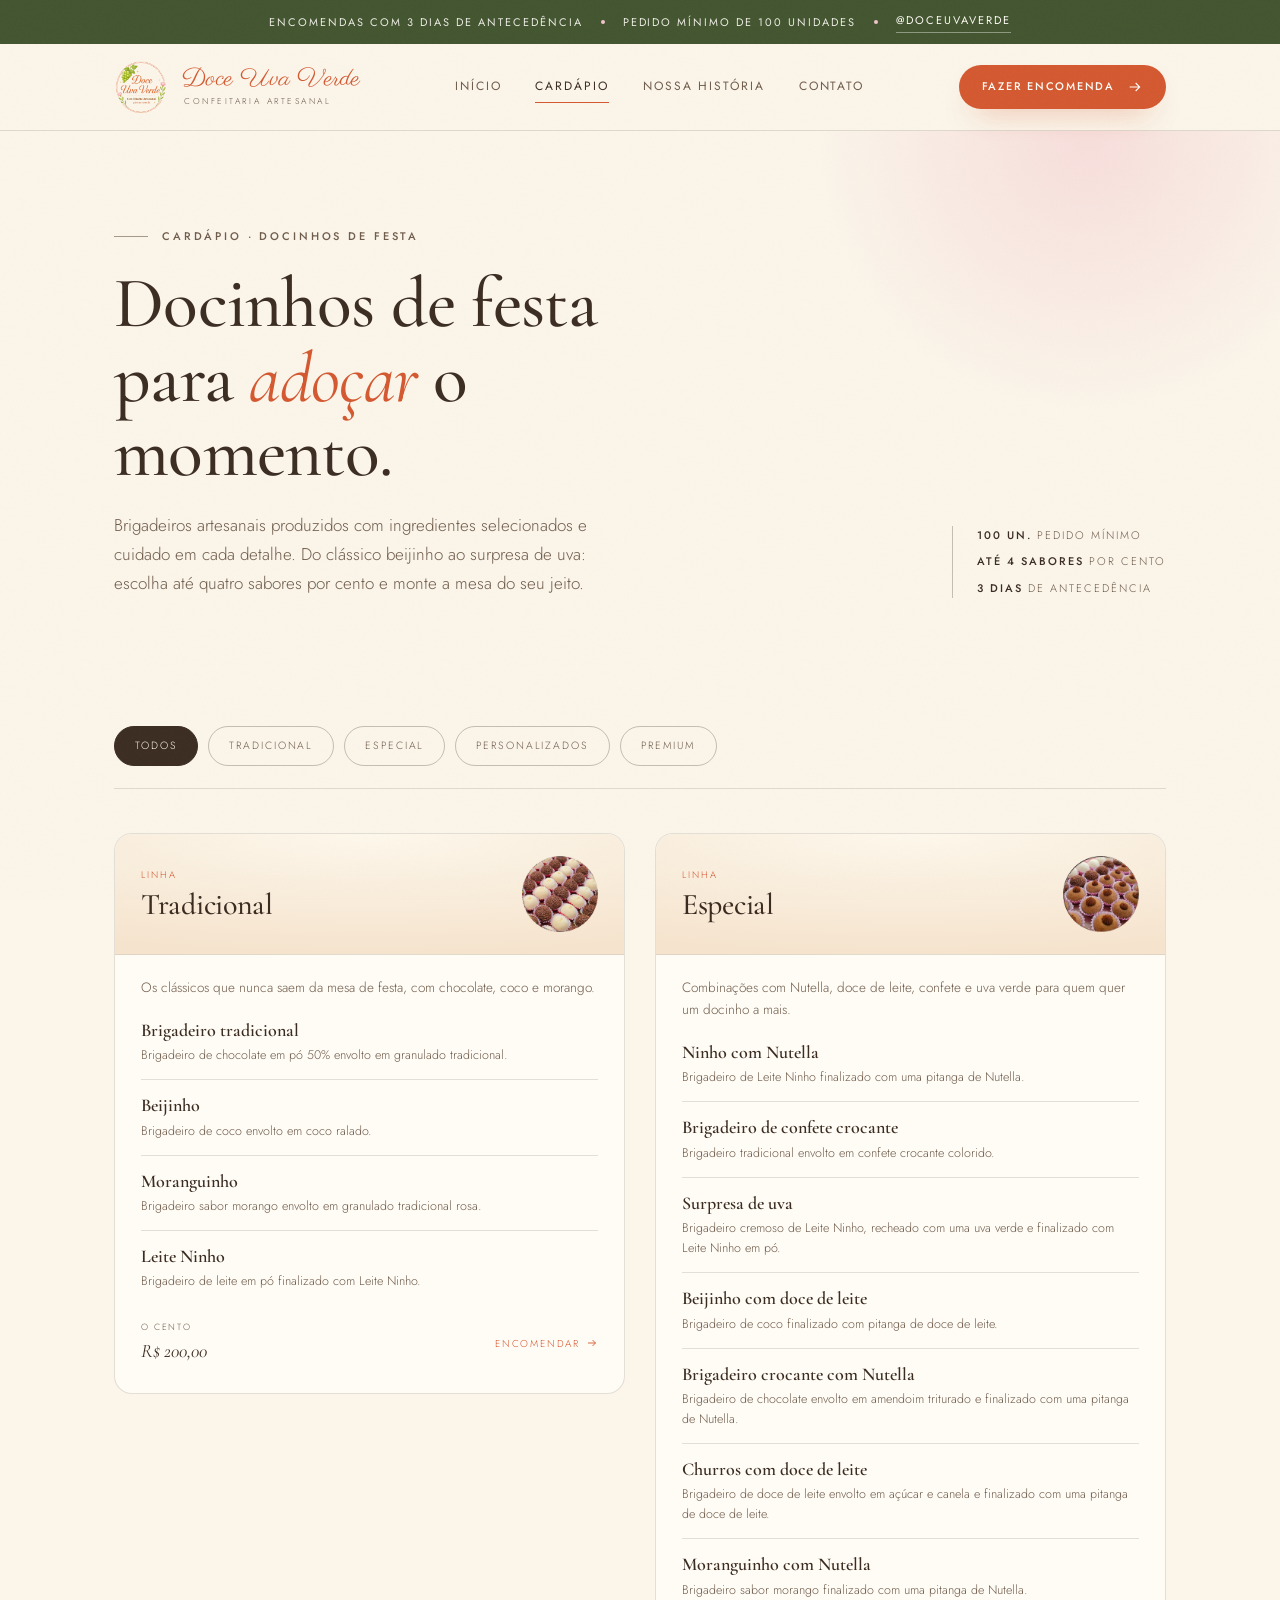
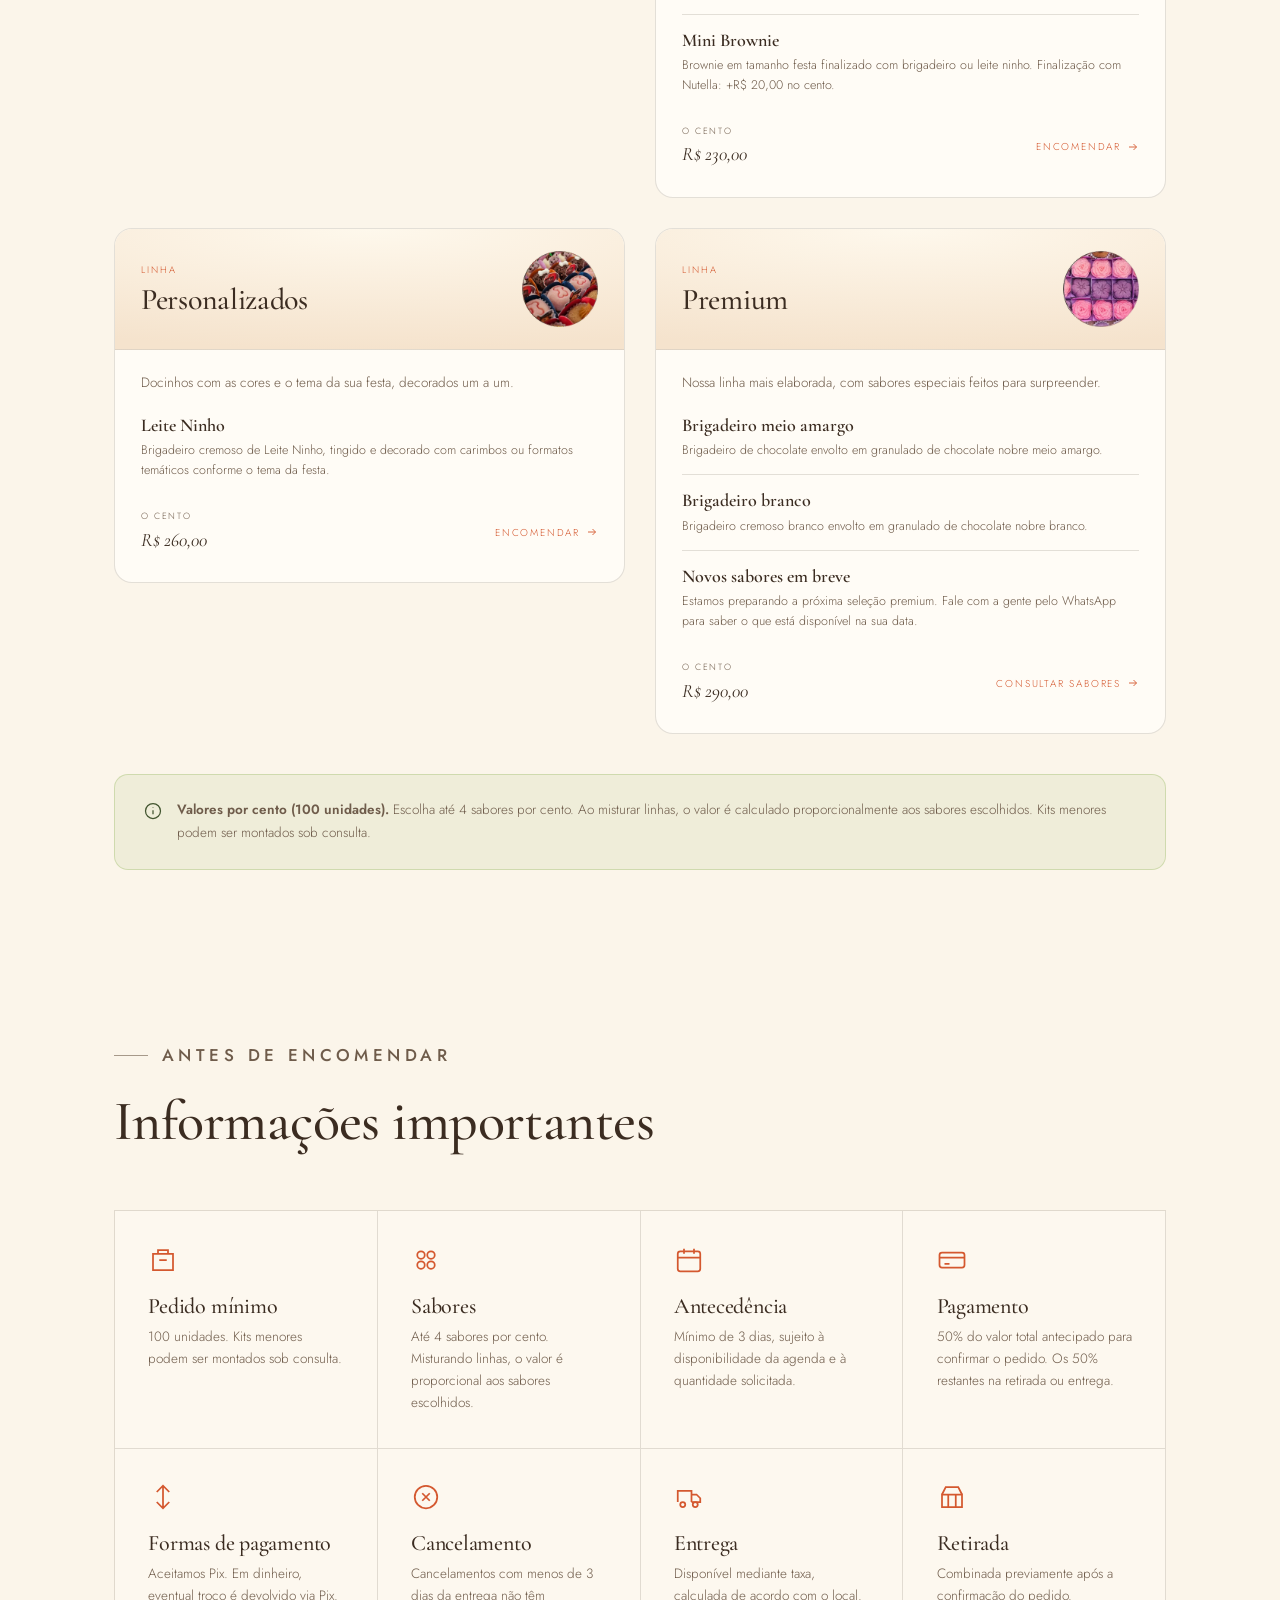
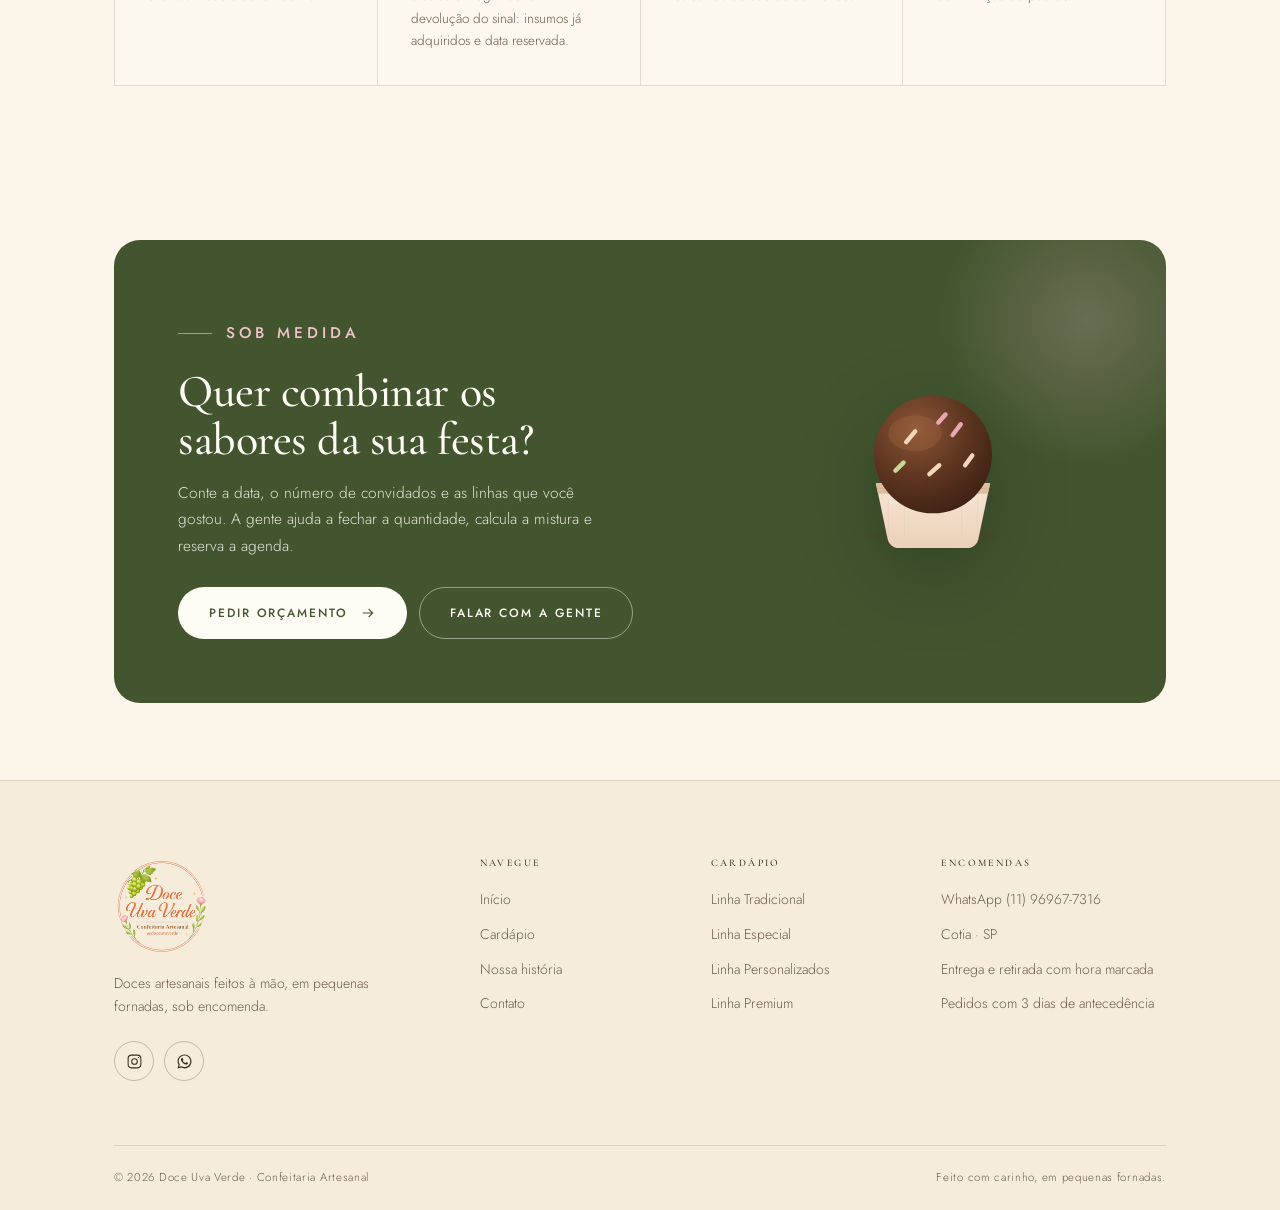
==== commit ff221d4f: "Atualiza cardápio com as linhas de docinhos de festa do PDF" ====
--- a/cardapio.html
+++ b/cardapio.html
@@ -4,8 +4,8 @@
   <meta charset="UTF-8">
   <script>document.documentElement.classList.add("js");</script>
   <meta name="viewport" content="width=device-width, initial-scale=1">
-  <title>Cardápio — Doce Uva Verde</title>
-  <meta name="description" content="Cardápio da Doce Uva Verde: bolos de camadas, tortas, brigadeiros gourmet, cupcakes, cookies e kits para presente. Encomendas pelo WhatsApp.">
+  <title>Cardápio — Docinhos de Festa | Doce Uva Verde</title>
+  <meta name="description" content="Cardápio de docinhos de festa da Doce Uva Verde: linhas Tradicional, Especial, Personalizados e Premium. Cento a partir de R$ 200, pedido mínimo de 100 unidades.">
   <meta name="theme-color" content="#fbf5ea">
   <link rel="icon" href="assets/img/favicon.png" type="image/png">
   <link rel="apple-touch-icon" href="assets/img/favicon.png">
@@ -15,9 +15,9 @@
   <a class="skip-link" href="#main">Ir para o conteúdo</a>
 
   <div class="announce">
-    <span>Encomendas com 48h de antecedência</span>
+    <span>Encomendas com 3 dias de antecedência</span>
     <span class="dot" aria-hidden="true"></span>
-    <span>Entrega e retirada com hora marcada</span>
+    <span>Pedido mínimo de 100 unidades</span>
     <span class="dot" aria-hidden="true"></span>
     <a href="https://www.instagram.com/doceuvaverde/" data-ig target="_blank" rel="noopener">@doceuvaverde</a>
   </div>
@@ -56,241 +56,179 @@
     <section class="page-hero">
       <div class="wrap page-hero__grid">
         <div data-reveal>
-          <p class="eyebrow">Cardápio</p>
-          <h1>Feito para <em>dividir</em> (ou não).</h1>
+          <p class="eyebrow">Cardápio · Docinhos de festa</p>
+          <h1>Docinhos de festa para <em>adoçar</em> o momento.</h1>
           <p>
-            Doces artesanais em tamanhos para todos os momentos: do brigadeiro de
-            depois do almoço ao bolo inteiro da comemoração. Tudo sob encomenda,
-            preparado na véspera da entrega.
+            Brigadeiros artesanais produzidos com ingredientes selecionados e cuidado
+            em cada detalhe. Do clássico beijinho ao surpresa de uva: escolha até quatro
+            sabores por cento e monte a mesa do seu jeito.
           </p>
         </div>
         <div class="page-hero__aside" data-reveal data-reveal-delay="120">
-          <span><strong>48h</strong> de antecedência</span>
-          <span><strong>Entrega</strong> ou retirada</span>
-          <span><strong>Personalização</strong> de sabor e acabamento</span>
+          <span><strong>100 un.</strong> pedido mínimo</span>
+          <span><strong>Até 4 sabores</strong> por cento</span>
+          <span><strong>3 dias</strong> de antecedência</span>
         </div>
       </div>
     </section>
 
     <section class="section section--tight">
       <div class="wrap">
-        <div class="filters" role="group" aria-label="Filtrar o cardápio por categoria">
+        <div class="filters" role="group" aria-label="Filtrar o cardápio por linha">
           <button class="filter" type="button" data-filter="todos" aria-pressed="true">Todos</button>
-          <button class="filter" type="button" data-filter="bolos" aria-pressed="false">Bolos e tortas</button>
-          <button class="filter" type="button" data-filter="docinhos" aria-pressed="false">Brigadeiros e docinhos</button>
-          <button class="filter" type="button" data-filter="cupcakes" aria-pressed="false">Cupcakes</button>
-          <button class="filter" type="button" data-filter="cookies" aria-pressed="false">Cookies</button>
-          <button class="filter" type="button" data-filter="kits" aria-pressed="false">Kits e presentes</button>
-        </div>
-
-        <div class="menu-grid">
-          <!-- bolos -->
-          <article class="menu-item" data-category="bolos" data-reveal>
-            <div class="menu-item__media">
-              <img src="assets/img/il-bolo.svg" alt="Bolo de camadas com chantilly e uvas verdes" loading="lazy">
-            </div>
-            <div class="menu-item__body">
-              <h3>Bolo de camadas</h3>
-              <p class="menu-item__desc">Massa amanteigada de baunilha, três camadas de recheio e acabamento com frutas frescas. Sabores: ninho com morango, brigadeiro, doce de leite com nozes.</p>
-              <div class="menu-item__foot">
-                <span class="menu-item__price"><small>a partir de</small>R$ 120</span>
-                <a class="menu-item__order" href="#" data-wa data-wa-msg="Olá! Quero encomendar o bolo de camadas da Doce Uva Verde. Pode me passar os tamanhos e sabores?">Encomendar
+          <button class="filter" type="button" data-filter="tradicional" aria-pressed="false">Tradicional</button>
+          <button class="filter" type="button" data-filter="especial" aria-pressed="false">Especial</button>
+          <button class="filter" type="button" data-filter="personalizados" aria-pressed="false">Personalizados</button>
+          <button class="filter" type="button" data-filter="premium" aria-pressed="false">Premium</button>
+        </div>
+
+        <div class="menu-lines">
+          <!-- tradicional -->
+          <article class="menu-line" id="tradicional" data-category="tradicional" data-reveal>
+            <div class="menu-line__head">
+              <div>
+                <p class="menu-line__kicker">Linha</p>
+                <h2>Tradicional</h2>
+              </div>
+              <img src="assets/img/menu-tradicional.webp" alt="Brigadeiros tradicionais e beijinhos em forminhas" width="400" height="400" loading="lazy">
+            </div>
+            <div class="menu-line__body">
+              <p class="menu-line__intro">Os clássicos que nunca saem da mesa de festa, com chocolate, coco e morango.</p>
+              <ul class="menu-line__flavors">
+                <li>
+                  <strong>Brigadeiro tradicional</strong>
+                  <span>Brigadeiro de chocolate em pó 50% envolto em granulado tradicional.</span>
+                </li>
+                <li>
+                  <strong>Beijinho</strong>
+                  <span>Brigadeiro de coco envolto em coco ralado.</span>
+                </li>
+                <li>
+                  <strong>Moranguinho</strong>
+                  <span>Brigadeiro sabor morango envolto em granulado tradicional rosa.</span>
+                </li>
+                <li>
+                  <strong>Leite Ninho</strong>
+                  <span>Brigadeiro de leite em pó finalizado com Leite Ninho.</span>
+                </li>
+              </ul>
+              <div class="menu-line__foot">
+                <span class="menu-item__price"><small>o cento</small>R$ 200,00</span>
+                <a class="menu-item__order" href="#" data-wa data-wa-msg="Olá! Quero encomendar a Linha Tradicional de docinhos de festa (R$ 200,00 o cento) da Doce Uva Verde. Quais sabores estão disponíveis?">Encomendar
                   <svg viewBox="0 0 24 24" fill="none" stroke="currentColor" stroke-width="1.8" aria-hidden="true"><path d="M4 12h15M13 6l6 6-6 6"/></svg>
                 </a>
               </div>
             </div>
           </article>
 
-          <article class="menu-item" data-category="bolos" data-reveal data-reveal-delay="60">
-            <div class="menu-item__media">
-              <img src="assets/img/il-torta.svg" alt="Torta artesanal com uvas verdes" loading="lazy">
-            </div>
-            <div class="menu-item__body">
-              <h3>Torta de uvas</h3>
-              <p class="menu-item__desc">Base crocante, creme de baunilha e uvas verdes frescas. A assinatura da casa, doce na medida e bonita na mesa.</p>
-              <div class="menu-item__foot">
-                <span class="menu-item__price"><small>a partir de</small>R$ 110</span>
-                <a class="menu-item__order" href="#" data-wa data-wa-msg="Olá! Quero encomendar a torta de uvas da Doce Uva Verde. Qual o prazo e os tamanhos?">Encomendar
+          <!-- especial -->
+          <article class="menu-line" id="especial" data-category="especial" data-reveal data-reveal-delay="60">
+            <div class="menu-line__head">
+              <div>
+                <p class="menu-line__kicker">Linha</p>
+                <h2>Especial</h2>
+              </div>
+              <img src="assets/img/menu-especial.webp" alt="Docinhos de churros com doce de leite" width="400" height="400" loading="lazy">
+            </div>
+            <div class="menu-line__body">
+              <p class="menu-line__intro">Combinações com Nutella, doce de leite, confete e uva verde para quem quer um docinho a mais.</p>
+              <ul class="menu-line__flavors">
+                <li>
+                  <strong>Ninho com Nutella</strong>
+                  <span>Brigadeiro de Leite Ninho finalizado com uma pitanga de Nutella.</span>
+                </li>
+                <li>
+                  <strong>Brigadeiro de confete crocante</strong>
+                  <span>Brigadeiro tradicional envolto em confete crocante colorido.</span>
+                </li>
+                <li>
+                  <strong>Surpresa de uva</strong>
+                  <span>Brigadeiro cremoso de Leite Ninho, recheado com uma uva verde e finalizado com Leite Ninho em pó.</span>
+                </li>
+                <li>
+                  <strong>Beijinho com doce de leite</strong>
+                  <span>Brigadeiro de coco finalizado com pitanga de doce de leite.</span>
+                </li>
+                <li>
+                  <strong>Brigadeiro crocante com Nutella</strong>
+                  <span>Brigadeiro de chocolate envolto em amendoim triturado e finalizado com uma pitanga de Nutella.</span>
+                </li>
+                <li>
+                  <strong>Churros com doce de leite</strong>
+                  <span>Brigadeiro de doce de leite envolto em açúcar e canela e finalizado com uma pitanga de doce de leite.</span>
+                </li>
+                <li>
+                  <strong>Moranguinho com Nutella</strong>
+                  <span>Brigadeiro sabor morango finalizado com uma pitanga de Nutella.</span>
+                </li>
+                <li>
+                  <strong>Mini Brownie</strong>
+                  <span>Brownie em tamanho festa finalizado com brigadeiro ou leite ninho. Finalização com Nutella: +R$ 20,00 no cento.</span>
+                </li>
+              </ul>
+              <div class="menu-line__foot">
+                <span class="menu-item__price"><small>o cento</small>R$ 230,00</span>
+                <a class="menu-item__order" href="#" data-wa data-wa-msg="Olá! Quero encomendar a Linha Especial de docinhos de festa (R$ 230,00 o cento) da Doce Uva Verde. Quais sabores estão disponíveis?">Encomendar
                   <svg viewBox="0 0 24 24" fill="none" stroke="currentColor" stroke-width="1.8" aria-hidden="true"><path d="M4 12h15M13 6l6 6-6 6"/></svg>
                 </a>
               </div>
             </div>
           </article>
 
-          <article class="menu-item" data-category="bolos" data-reveal data-reveal-delay="120">
-            <div class="menu-item__media">
-              <img src="assets/img/il-bolo.svg" alt="Bolo caseiro com cobertura cremosa" loading="lazy">
-            </div>
-            <div class="menu-item__body">
-              <h3>Bolo de cenoura</h3>
-              <p class="menu-item__desc">O clássico de cozinha de vó: massa úmida de cenoura com ganache de chocolate meio amargo. Formato retangular, serve 12 fatias.</p>
-              <div class="menu-item__foot">
-                <span class="menu-item__price"><small>a partir de</small>R$ 78</span>
-                <a class="menu-item__order" href="#" data-wa data-wa-msg="Olá! Quero encomendar o bolo de cenoura com ganache da Doce Uva Verde.">Encomendar
+          <!-- personalizados -->
+          <article class="menu-line" id="personalizados" data-category="personalizados" data-reveal>
+            <div class="menu-line__head">
+              <div>
+                <p class="menu-line__kicker">Linha</p>
+                <h2>Personalizados</h2>
+              </div>
+              <img src="assets/img/menu-personalizados.webp" alt="Docinhos personalizados com decoração temática" width="400" height="400" loading="lazy">
+            </div>
+            <div class="menu-line__body">
+              <p class="menu-line__intro">Docinhos com as cores e o tema da sua festa, decorados um a um.</p>
+              <ul class="menu-line__flavors">
+                <li>
+                  <strong>Leite Ninho</strong>
+                  <span>Brigadeiro cremoso de Leite Ninho, tingido e decorado com carimbos ou formatos temáticos conforme o tema da festa.</span>
+                </li>
+              </ul>
+              <div class="menu-line__foot">
+                <span class="menu-item__price"><small>o cento</small>R$ 260,00</span>
+                <a class="menu-item__order" href="#" data-wa data-wa-msg="Olá! Quero encomendar a Linha Personalizados de docinhos de festa (R$ 260,00 o cento) da Doce Uva Verde. Quero combinar o tema da festa.">Encomendar
                   <svg viewBox="0 0 24 24" fill="none" stroke="currentColor" stroke-width="1.8" aria-hidden="true"><path d="M4 12h15M13 6l6 6-6 6"/></svg>
                 </a>
               </div>
             </div>
           </article>
 
-          <!-- docinhos -->
-          <article class="menu-item" data-category="docinhos" data-reveal>
-            <div class="menu-item__media">
-              <img src="assets/img/il-brigadeiro.svg" alt="Brigadeiros gourmet em forminhas" loading="lazy">
-            </div>
-            <div class="menu-item__body">
-              <h3>Brigadeiro gourmet</h3>
-              <p class="menu-item__desc">Chocolate meio amargo, textura de ganache e granulado belga. Caixa com 12 unidades, embalagem de presente.</p>
-              <div class="menu-item__foot">
-                <span class="menu-item__price"><small>caixa com 12</small>R$ 58</span>
-                <a class="menu-item__order" href="#" data-wa data-wa-msg="Olá! Quero encomendar uma caixa de brigadeiros gourmet da Doce Uva Verde.">Encomendar
-                  <svg viewBox="0 0 24 24" fill="none" stroke="currentColor" stroke-width="1.8" aria-hidden="true"><path d="M4 12h15M13 6l6 6-6 6"/></svg>
-                </a>
-              </div>
-            </div>
-          </article>
-
-          <article class="menu-item" data-category="docinhos" data-reveal data-reveal-delay="60">
-            <div class="menu-item__media">
-              <img src="assets/img/il-brigadeiro.svg" alt="Docinhos de festa variados" loading="lazy">
-            </div>
-            <div class="menu-item__body">
-              <h3>Docinhos de festa</h3>
-              <p class="menu-item__desc">Brigadeiro, beijinho, casadinho e uva ao leite. Escolha até três sabores no cento — ideal para festas e mesas de doces.</p>
-              <div class="menu-item__foot">
-                <span class="menu-item__price"><small>cento</small>R$ 96</span>
-                <a class="menu-item__order" href="#" data-wa data-wa-msg="Olá! Quero encomendar docinhos de festa da Doce Uva Verde. Quais sabores vocês têm?">Encomendar
-                  <svg viewBox="0 0 24 24" fill="none" stroke="currentColor" stroke-width="1.8" aria-hidden="true"><path d="M4 12h15M13 6l6 6-6 6"/></svg>
-                </a>
-              </div>
-            </div>
-          </article>
-
-          <article class="menu-item" data-category="docinhos" data-reveal data-reveal-delay="120">
-            <div class="menu-item__media">
-              <img src="assets/img/il-brigadeiro.svg" alt="Caixa grande de brigadeiros" loading="lazy">
-            </div>
-            <div class="menu-item__body">
-              <h3>Caixa presenteável</h3>
-              <p class="menu-item__desc">24 brigadeiros em caixa rígida com laço e cartão escrito à mão. Combina sabores tradicional, pistache e café.</p>
-              <div class="menu-item__foot">
-                <span class="menu-item__price"><small>caixa com 24</small>R$ 105</span>
-                <a class="menu-item__order" href="#" data-wa data-wa-msg="Olá! Quero encomendar a caixa de 24 brigadeiros da Doce Uva Verde.">Encomendar
-                  <svg viewBox="0 0 24 24" fill="none" stroke="currentColor" stroke-width="1.8" aria-hidden="true"><path d="M4 12h15M13 6l6 6-6 6"/></svg>
-                </a>
-              </div>
-            </div>
-          </article>
-
-          <!-- cupcakes -->
-          <article class="menu-item" data-category="cupcakes" data-reveal>
-            <div class="menu-item__media">
-              <img src="assets/img/il-cupcake.svg" alt="Cupcakes com glacê rosado e uva no topo" loading="lazy">
-            </div>
-            <div class="menu-item__body">
-              <h3>Cupcakes clássicos</h3>
-              <p class="menu-item__desc">Glacê de manteiga (baunilha ou framboesa), massa fofinha e decoração com fruta. Caixa com 6 ou 12 unidades.</p>
-              <div class="menu-item__foot">
-                <span class="menu-item__price"><small>caixa com 6</small>R$ 72</span>
-                <a class="menu-item__order" href="#" data-wa data-wa-msg="Olá! Quero encomendar cupcakes da Doce Uva Verde. Quais sabores estão disponíveis?">Encomendar
-                  <svg viewBox="0 0 24 24" fill="none" stroke="currentColor" stroke-width="1.8" aria-hidden="true"><path d="M4 12h15M13 6l6 6-6 6"/></svg>
-                </a>
-              </div>
-            </div>
-          </article>
-
-          <article class="menu-item" data-category="cupcakes" data-reveal data-reveal-delay="60">
-            <div class="menu-item__media">
-              <img src="assets/img/il-cupcake.svg" alt="Mini cupcakes para festa" loading="lazy">
-            </div>
-            <div class="menu-item__body">
-              <h3>Mini cupcakes</h3>
-              <p class="menu-item__desc">Versão de uma mordida, perfeita para mesa de festa e eventos. Mínimo de 24 unidades, sabores combinados.</p>
-              <div class="menu-item__foot">
-                <span class="menu-item__price"><small>a partir de</small>R$ 120</span>
-                <a class="menu-item__order" href="#" data-wa data-wa-msg="Olá! Quero um orçamento de mini cupcakes para uma festa.">Encomendar
-                  <svg viewBox="0 0 24 24" fill="none" stroke="currentColor" stroke-width="1.8" aria-hidden="true"><path d="M4 12h15M13 6l6 6-6 6"/></svg>
-                </a>
-              </div>
-            </div>
-          </article>
-
-          <!-- cookies -->
-          <article class="menu-item" data-category="cookies" data-reveal>
-            <div class="menu-item__media">
-              <img src="assets/img/il-cookie.svg" alt="Cookies artesanais com gotas de chocolate" loading="lazy">
-            </div>
-            <div class="menu-item__body">
-              <h3>Cookies de chocolate</h3>
-              <p class="menu-item__desc">Casquinha crocante, centro macio e gotas de chocolate meio amargo. Caixa com 6 unidades.</p>
-              <div class="menu-item__foot">
-                <span class="menu-item__price"><small>caixa com 6</small>R$ 48</span>
-                <a class="menu-item__order" href="#" data-wa data-wa-msg="Olá! Quero encomendar uma caixa de cookies da Doce Uva Verde.">Encomendar
-                  <svg viewBox="0 0 24 24" fill="none" stroke="currentColor" stroke-width="1.8" aria-hidden="true"><path d="M4 12h15M13 6l6 6-6 6"/></svg>
-                </a>
-              </div>
-            </div>
-          </article>
-
-          <article class="menu-item" data-category="cookies" data-reveal data-reveal-delay="60">
-            <div class="menu-item__media">
-              <img src="assets/img/il-cookie.svg" alt="Cookie recheado" loading="lazy">
-            </div>
-            <div class="menu-item__body">
-              <h3>Cookie recheado</h3>
-              <p class="menu-item__desc">Recheio de doce de leite ou nutella, assado na hora. Vendido por unidade, mínimo de 6.</p>
-              <div class="menu-item__foot">
-                <span class="menu-item__price"><small>unidade</small>R$ 14</span>
-                <a class="menu-item__order" href="#" data-wa data-wa-msg="Olá! Quero encomendar cookies recheados da Doce Uva Verde.">Encomendar
-                  <svg viewBox="0 0 24 24" fill="none" stroke="currentColor" stroke-width="1.8" aria-hidden="true"><path d="M4 12h15M13 6l6 6-6 6"/></svg>
-                </a>
-              </div>
-            </div>
-          </article>
-
-          <!-- kits -->
-          <article class="menu-item" data-category="kits" data-reveal>
-            <div class="menu-item__media">
-              <img src="assets/img/il-kit.svg" alt="Caixa de presente com doces e cartão" loading="lazy">
-            </div>
-            <div class="menu-item__body">
-              <h3>Kit café da tarde</h3>
-              <p class="menu-item__desc">Seis brigadeiros, quatro cookies e dois mini bolos, em caixa com laço. Um presente que chega pronto para servir.</p>
-              <div class="menu-item__foot">
-                <span class="menu-item__price"><small>caixa fechada</small>R$ 89</span>
-                <a class="menu-item__order" href="#" data-wa data-wa-msg="Olá! Quero encomendar o kit café da tarde da Doce Uva Verde.">Encomendar
-                  <svg viewBox="0 0 24 24" fill="none" stroke="currentColor" stroke-width="1.8" aria-hidden="true"><path d="M4 12h15M13 6l6 6-6 6"/></svg>
-                </a>
-              </div>
-            </div>
-          </article>
-
-          <article class="menu-item" data-category="kits" data-reveal data-reveal-delay="60">
-            <div class="menu-item__media">
-              <img src="assets/img/il-kit.svg" alt="Kit presente com doces finos" loading="lazy">
-            </div>
-            <div class="menu-item__body">
-              <h3>Kit presente</h3>
-              <p class="menu-item__desc">Caixa média com doces finos, cartão personalizado e embalagem especial. Escolha os sabores na hora do pedido.</p>
-              <div class="menu-item__foot">
-                <span class="menu-item__price"><small>caixa média</small>R$ 140</span>
-                <a class="menu-item__order" href="#" data-wa data-wa-msg="Olá! Quero montar um kit presente com a Doce Uva Verde.">Encomendar
-                  <svg viewBox="0 0 24 24" fill="none" stroke="currentColor" stroke-width="1.8" aria-hidden="true"><path d="M4 12h15M13 6l6 6-6 6"/></svg>
-                </a>
-              </div>
-            </div>
-          </article>
-
-          <article class="menu-item" data-category="kits" data-reveal data-reveal-delay="120">
-            <div class="menu-item__media">
-              <img src="assets/img/il-kit.svg" alt="Caixa grande para festa" loading="lazy">
-            </div>
-            <div class="menu-item__body">
-              <h3>Mesa de doces</h3>
-              <p class="menu-item__desc">Composição para festas: 100 docinhos, 12 cupcakes e bolo de camadas. Orçamento personalizado conforme o número de convidados.</p>
-              <div class="menu-item__foot">
-                <span class="menu-item__price"><small>sob orçamento</small>A combinar</span>
-                <a class="menu-item__order" href="#" data-wa data-wa-msg="Olá! Quero um orçamento para uma mesa de doces da Doce Uva Verde.">Pedir orçamento
+          <!-- premium -->
+          <article class="menu-line" id="premium" data-category="premium" data-reveal data-reveal-delay="60">
+            <div class="menu-line__head">
+              <div>
+                <p class="menu-line__kicker">Linha</p>
+                <h2>Premium</h2>
+              </div>
+              <img src="assets/img/menu-premium.webp" alt="Docinhos premium decorados com flores" width="400" height="400" loading="lazy">
+            </div>
+            <div class="menu-line__body">
+              <p class="menu-line__intro">Nossa linha mais elaborada, com sabores especiais feitos para surpreender.</p>
+              <ul class="menu-line__flavors">
+                <li>
+                  <strong>Brigadeiro meio amargo</strong>
+                  <span>Brigadeiro de chocolate envolto em granulado de chocolate nobre meio amargo.</span>
+                </li>
+                <li>
+                  <strong>Brigadeiro branco</strong>
+                  <span>Brigadeiro cremoso branco envolto em granulado de chocolate nobre branco.</span>
+                </li>
+                <li>
+                  <strong>Novos sabores em breve</strong>
+                  <span>Estamos preparando a próxima seleção premium. Fale com a gente pelo WhatsApp para saber o que está disponível na sua data.</span>
+                </li>
+              </ul>
+              <div class="menu-line__foot">
+                <span class="menu-item__price"><small>o cento</small>R$ 290,00</span>
+                <a class="menu-item__order" href="#" data-wa data-wa-msg="Olá! Quero saber mais sobre a Linha Premium de docinhos de festa (R$ 290,00 o cento) da Doce Uva Verde.">Consultar sabores
                   <svg viewBox="0 0 24 24" fill="none" stroke="currentColor" stroke-width="1.8" aria-hidden="true"><path d="M4 12h15M13 6l6 6-6 6"/></svg>
                 </a>
               </div>
@@ -301,10 +239,62 @@
         <div class="menu-note" data-reveal>
           <svg viewBox="0 0 24 24" fill="none" stroke="currentColor" stroke-width="1.5" aria-hidden="true"><circle cx="12" cy="12" r="9"/><path d="M12 11v5M12 7.5v.5"/></svg>
           <p>
-            <strong>Valores de referência.</strong> O orçamento final considera tamanho, recheio,
-            acabamento e data da entrega. Personalizações (nome, cor, tema) são combinadas
-            direto pelo WhatsApp — sem compromisso.
+            <strong>Valores por cento (100 unidades).</strong> Escolha até 4 sabores por cento.
+            Ao misturar linhas, o valor é calculado proporcionalmente aos sabores escolhidos.
+            Kits menores podem ser montados sob consulta.
           </p>
+        </div>
+      </div>
+    </section>
+
+    <section class="section section--tight" id="informacoes">
+      <div class="wrap">
+        <div class="section-head" data-reveal>
+          <p class="eyebrow">Antes de encomendar</p>
+          <h2>Informações importantes</h2>
+        </div>
+
+        <div class="values menu-info" data-reveal>
+          <div class="value">
+            <svg viewBox="0 0 24 24" fill="none" stroke="currentColor" stroke-width="1.4" aria-hidden="true"><path d="M4 7h16v13H4z"/><path d="M8 7V4h8v3M9 12h6"/></svg>
+            <h3>Pedido mínimo</h3>
+            <p>100 unidades. Kits menores podem ser montados sob consulta.</p>
+          </div>
+          <div class="value">
+            <svg viewBox="0 0 24 24" fill="none" stroke="currentColor" stroke-width="1.4" aria-hidden="true"><circle cx="8" cy="8" r="3"/><circle cx="16" cy="8" r="3"/><circle cx="8" cy="16" r="3"/><circle cx="16" cy="16" r="3"/></svg>
+            <h3>Sabores</h3>
+            <p>Até 4 sabores por cento. Misturando linhas, o valor é proporcional aos sabores escolhidos.</p>
+          </div>
+          <div class="value">
+            <svg viewBox="0 0 24 24" fill="none" stroke="currentColor" stroke-width="1.4" aria-hidden="true"><rect x="3" y="5" width="18" height="16" rx="2"/><path d="M8 3v4M16 3v4M3 10h18"/></svg>
+            <h3>Antecedência</h3>
+            <p>Mínimo de 3 dias, sujeito à disponibilidade da agenda e à quantidade solicitada.</p>
+          </div>
+          <div class="value">
+            <svg viewBox="0 0 24 24" fill="none" stroke="currentColor" stroke-width="1.4" aria-hidden="true"><rect x="2" y="6" width="20" height="12" rx="2"/><path d="M2 10h20M6 15h4"/></svg>
+            <h3>Pagamento</h3>
+            <p>50% do valor total antecipado para confirmar o pedido. Os 50% restantes na retirada ou entrega.</p>
+          </div>
+          <div class="value">
+            <svg viewBox="0 0 24 24" fill="none" stroke="currentColor" stroke-width="1.4" aria-hidden="true"><path d="M12 3v18M7 8l5-5 5 5M7 16l5 5 5-5"/></svg>
+            <h3>Formas de pagamento</h3>
+            <p>Aceitamos Pix. Em dinheiro, eventual troco é devolvido via Pix.</p>
+          </div>
+          <div class="value">
+            <svg viewBox="0 0 24 24" fill="none" stroke="currentColor" stroke-width="1.4" aria-hidden="true"><circle cx="12" cy="12" r="9"/><path d="m9 9 6 6M15 9l-6 6"/></svg>
+            <h3>Cancelamento</h3>
+            <p>Cancelamentos com menos de 3 dias da entrega não têm devolução do sinal: insumos já adquiridos e data reservada.</p>
+          </div>
+          <div class="value">
+            <svg viewBox="0 0 24 24" fill="none" stroke="currentColor" stroke-width="1.4" aria-hidden="true"><path d="M3 16V7h11v9M14 10h4l3 3v3h-7"/><circle cx="7" cy="18" r="2"/><circle cx="17" cy="18" r="2"/></svg>
+            <h3>Entrega</h3>
+            <p>Disponível mediante taxa, calculada de acordo com o local.</p>
+          </div>
+          <div class="value">
+            <svg viewBox="0 0 24 24" fill="none" stroke="currentColor" stroke-width="1.4" aria-hidden="true"><path d="M4 10h16v10H4z"/><path d="M4 10 7 4h10l3 6M9 10v10M15 10v10"/></svg>
+            <h3>Retirada</h3>
+            <p>Combinada previamente após a confirmação do pedido.</p>
+          </div>
         </div>
       </div>
     </section>
@@ -314,14 +304,13 @@
         <div class="band" data-reveal>
           <div>
             <p class="eyebrow">Sob medida</p>
-            <h2>Tem uma ideia? A gente testa com você.</h2>
+            <h2>Quer combinar os sabores da sua festa?</h2>
             <p>
-              Bolo de aniversário com tema, docinhos com as cores da festa, versão sem
-              lactose ou uma receita que só existe na sua família. Conte como você imagina
-              e a gente monta o orçamento.
+              Conte a data, o número de convidados e as linhas que você gostou. A gente
+              ajuda a fechar a quantidade, calcula a mistura e reserva a agenda.
             </p>
             <div class="band__actions">
-              <a class="btn btn--cream" href="#" data-wa data-wa-msg="Olá! Quero um orçamento personalizado para um doce da Doce Uva Verde.">
+              <a class="btn btn--cream" href="#" data-wa data-wa-msg="Olá! Quero um orçamento de docinhos de festa da Doce Uva Verde. Vou te contar a data e a quantidade.">
                 Pedir orçamento
                 <svg viewBox="0 0 24 24" fill="none" stroke="currentColor" stroke-width="1.6" aria-hidden="true"><path d="M4 12h15M13 6l6 6-6 6"/></svg>
               </a>
@@ -329,7 +318,7 @@
             </div>
           </div>
           <div class="band__visual">
-            <img src="assets/img/il-cupcake.svg" alt="Cupcake decorado" loading="lazy">
+            <img src="assets/img/il-brigadeiro.svg" alt="Brigadeiros artesanais em forminhas" loading="lazy">
           </div>
         </div>
       </div>
@@ -365,20 +354,20 @@
         <div>
           <h4 class="footer__title">Cardápio</h4>
           <ul class="footer__list">
-            <li><a href="cardapio.html#bolos">Bolos e tortas</a></li>
-            <li><a href="cardapio.html#docinhos">Brigadeiros</a></li>
-            <li><a href="cardapio.html#cupcakes">Cupcakes</a></li>
-            <li><a href="cardapio.html#kits">Kits e presentes</a></li>
+            <li><a href="cardapio.html#tradicional">Linha Tradicional</a></li>
+            <li><a href="cardapio.html#especial">Linha Especial</a></li>
+            <li><a href="cardapio.html#personalizados">Linha Personalizados</a></li>
+            <li><a href="cardapio.html#premium">Linha Premium</a></li>
           </ul>
         </div>
 
         <div>
           <h4 class="footer__title">Encomendas</h4>
           <ul class="footer__list">
-            <li><a href="#" data-wa>WhatsApp <span data-wa-label>(11) 99999-9999</span></a></li>
-            <li>Segunda a sábado · 9h às 18h</li>
+            <li><a href="#" data-wa>WhatsApp <span data-wa-label>(11) 96967-7316</span></a></li>
+            <li>Cotia · SP</li>
             <li>Entrega e retirada com hora marcada</li>
-            <li>Pedidos com 48h de antecedência</li>
+            <li>Pedidos com 3 dias de antecedência</li>
           </ul>
         </div>
       </div>
--- a/assets/css/style.css
+++ b/assets/css/style.css
@@ -1522,6 +1522,132 @@
   height: 12px;
 }
 
+/* menu por linha (docinhos de festa) */
+
+.menu-item[hidden],
+.menu-line[hidden] {
+  display: none;
+}
+
+.menu-lines {
+  display: grid;
+  grid-template-columns: repeat(2, 1fr);
+  align-items: start;
+  gap: clamp(20px, 2.4vw, 30px);
+}
+
+.menu-line {
+  display: flex;
+  flex-direction: column;
+  background: var(--paper);
+  border: 1px solid var(--line);
+  border-radius: 18px;
+  overflow: hidden;
+  transition: transform 0.35s var(--ease), box-shadow 0.35s var(--ease);
+}
+
+.menu-line:hover {
+  transform: translateY(-4px);
+  box-shadow: var(--shadow-card);
+}
+
+.menu-line__head {
+  display: flex;
+  align-items: center;
+  justify-content: space-between;
+  gap: 16px;
+  padding: 22px 26px;
+  background: radial-gradient(120% 100% at 50% 0%, #fef8ec, #f5e3cd);
+  border-bottom: 1px solid var(--line);
+}
+
+.menu-line__kicker {
+  font-size: 9.5px;
+  letter-spacing: 0.22em;
+  text-transform: uppercase;
+  color: var(--terra);
+  margin-bottom: 6px;
+}
+
+.menu-line__head h2 {
+  font-size: 30px;
+  line-height: 1.05;
+}
+
+.menu-line__head img {
+  width: 76px;
+  height: 76px;
+  object-fit: contain;
+  flex-shrink: 0;
+}
+
+.menu-line__body {
+  display: flex;
+  flex-direction: column;
+  flex: 1;
+  gap: 20px;
+  padding: 22px 26px 26px;
+}
+
+.menu-line__intro {
+  font-size: 13.5px;
+  line-height: 1.65;
+  color: var(--ink-soft);
+}
+
+.menu-line__flavors {
+  display: grid;
+  gap: 14px;
+  margin: 0;
+  padding: 0;
+  list-style: none;
+}
+
+.menu-line__flavors li {
+  padding-top: 14px;
+  border-top: 1px solid var(--line);
+}
+
+.menu-line__flavors li:first-child {
+  padding-top: 0;
+  border-top: 0;
+}
+
+.menu-line__flavors strong {
+  display: block;
+  font-family: var(--serif);
+  font-size: 18px;
+  font-weight: 600;
+  line-height: 1.3;
+}
+
+.menu-line__flavors span {
+  display: block;
+  margin-top: 3px;
+  font-size: 12.5px;
+  line-height: 1.6;
+  color: var(--ink-soft);
+}
+
+.menu-line__foot {
+  margin-top: auto;
+  padding-top: 8px;
+  display: flex;
+  align-items: center;
+  justify-content: space-between;
+  gap: 14px;
+  flex-wrap: wrap;
+}
+
+.menu-line__foot .menu-item__price {
+  font-size: 19px;
+}
+
+.menu-info {
+  grid-template-columns: repeat(4, 1fr);
+  margin-top: 32px;
+}
+
 .menu-note {
   margin-top: 40px;
   padding: 24px 28px;
@@ -1987,6 +2113,12 @@
 
   .band__visual img {
     width: 170px;
+  }
+}
+
+@media (max-width: 860px) {
+  .menu-lines {
+    grid-template-columns: 1fr;
   }
 }
 
@@ -2090,6 +2222,7 @@
   .grid-3,
   .grid-2,
   .menu-grid,
+  .menu-lines,
   .values,
   .form__grid,
   .footer__grid {
